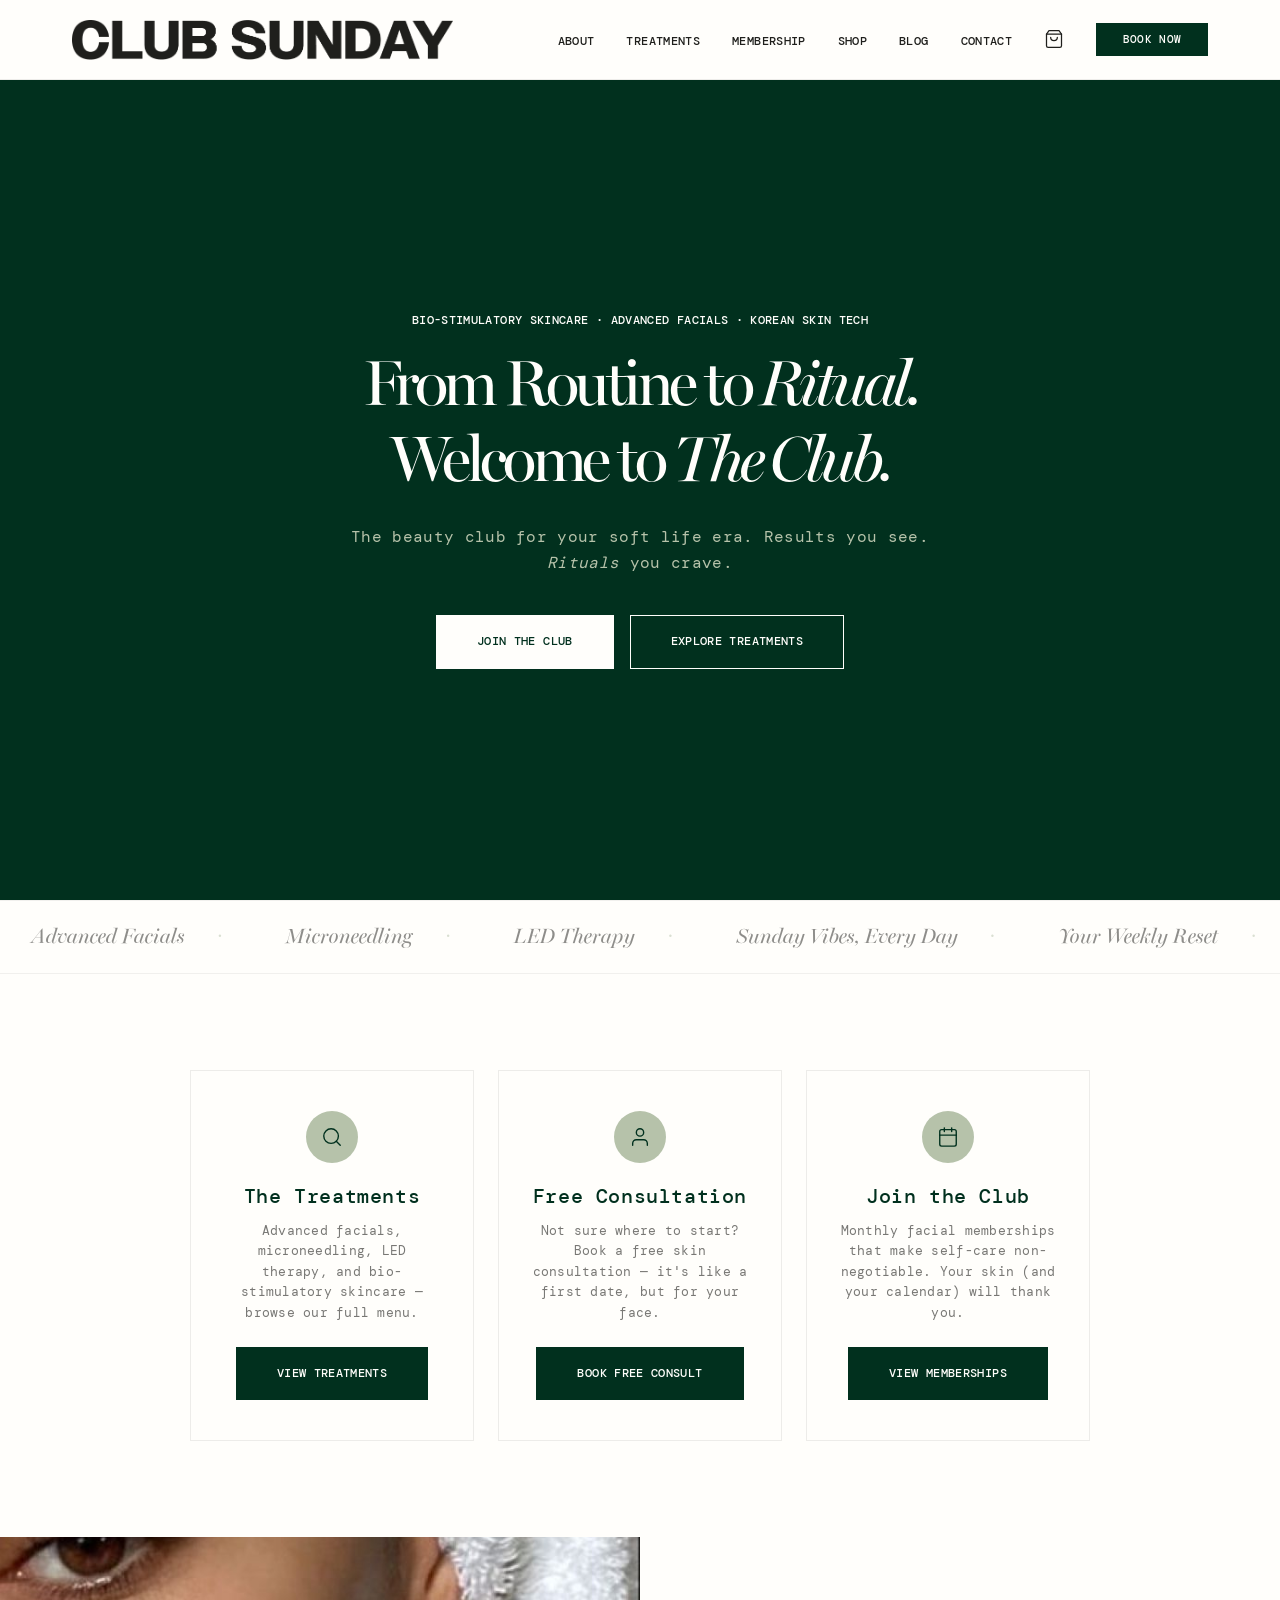
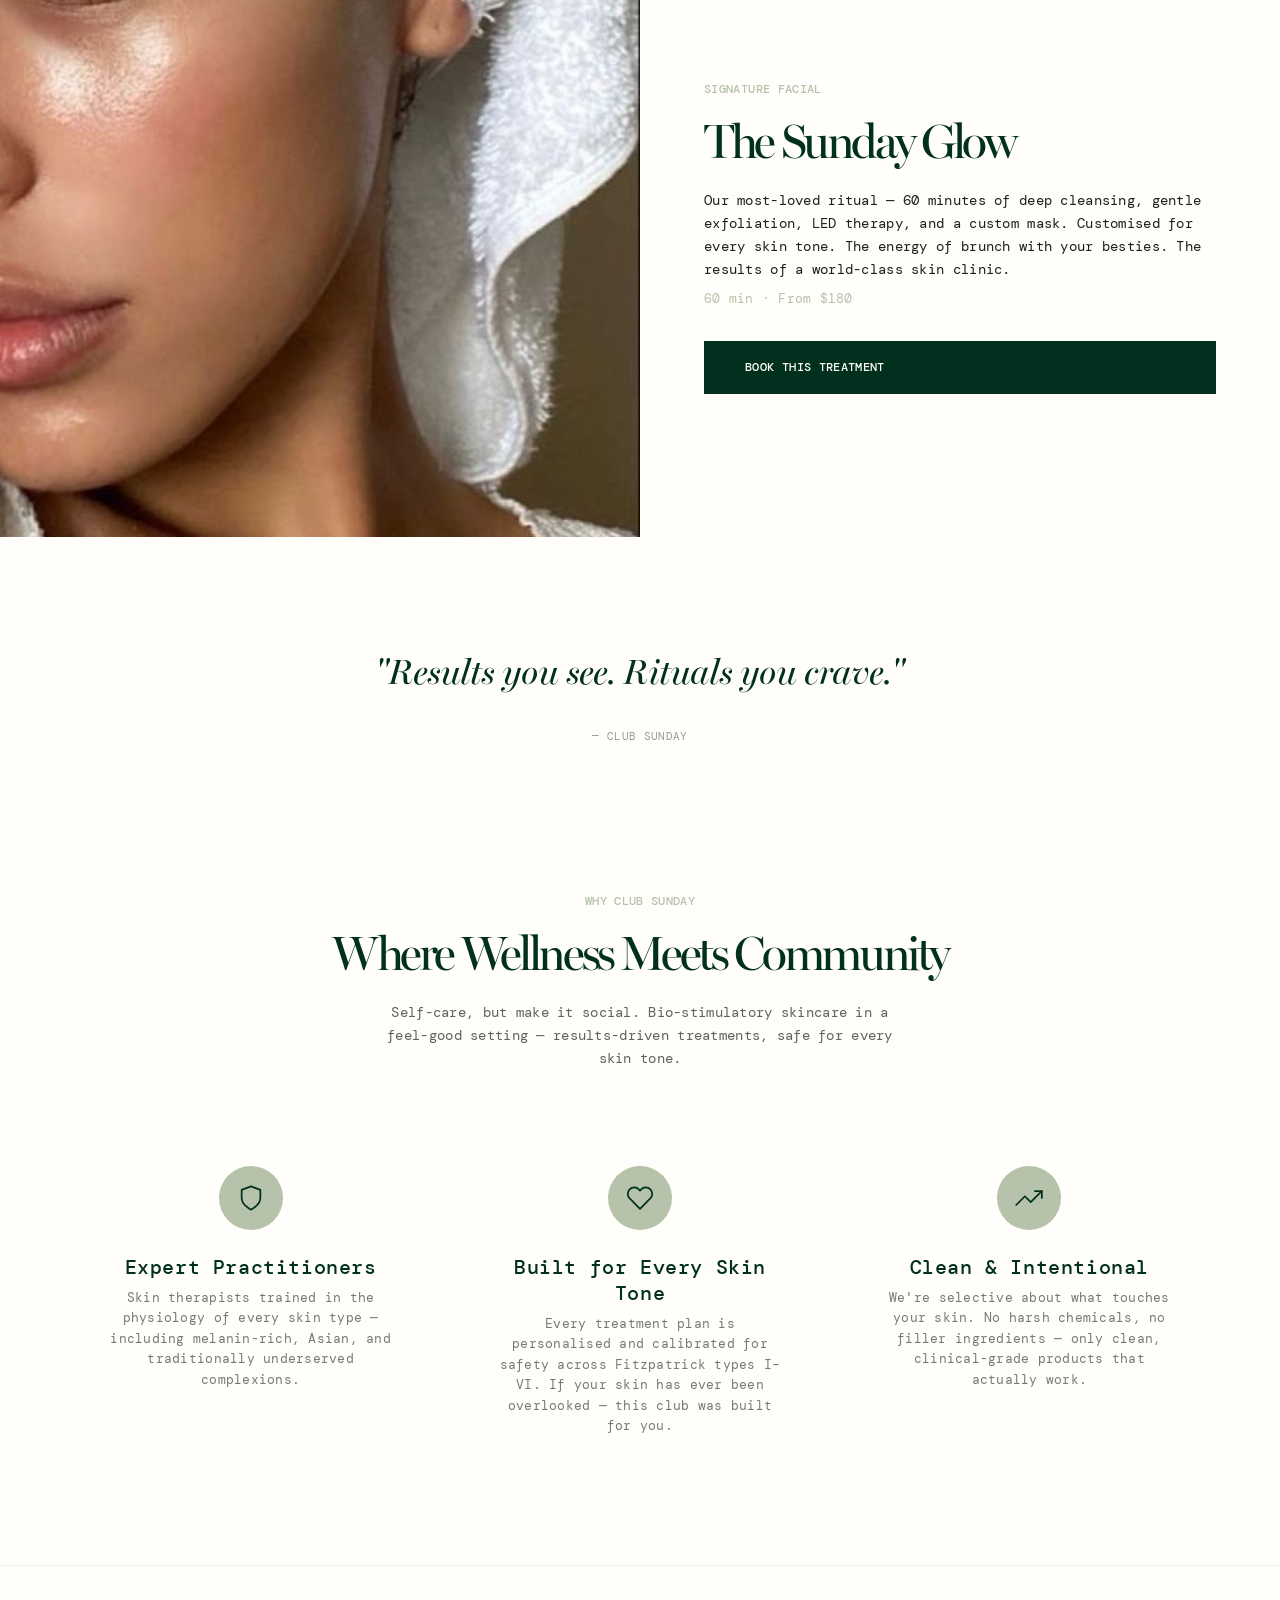
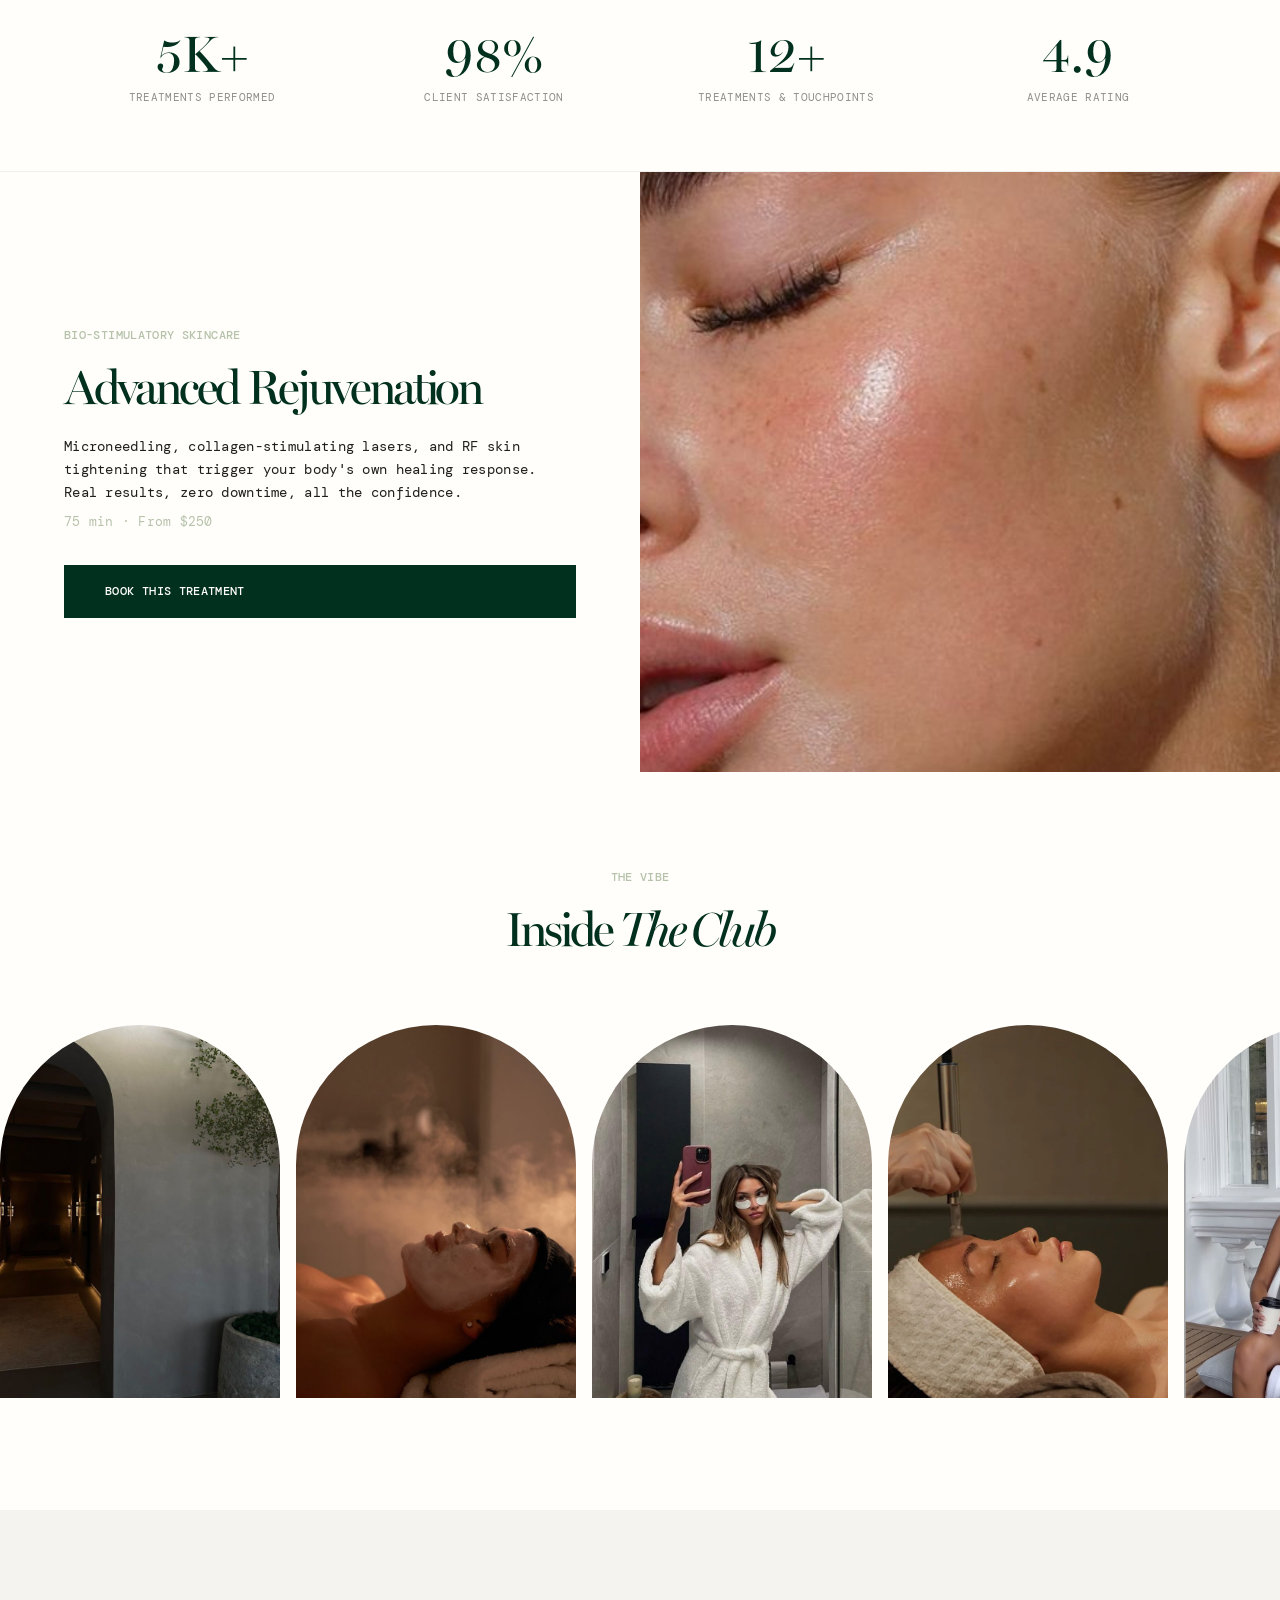
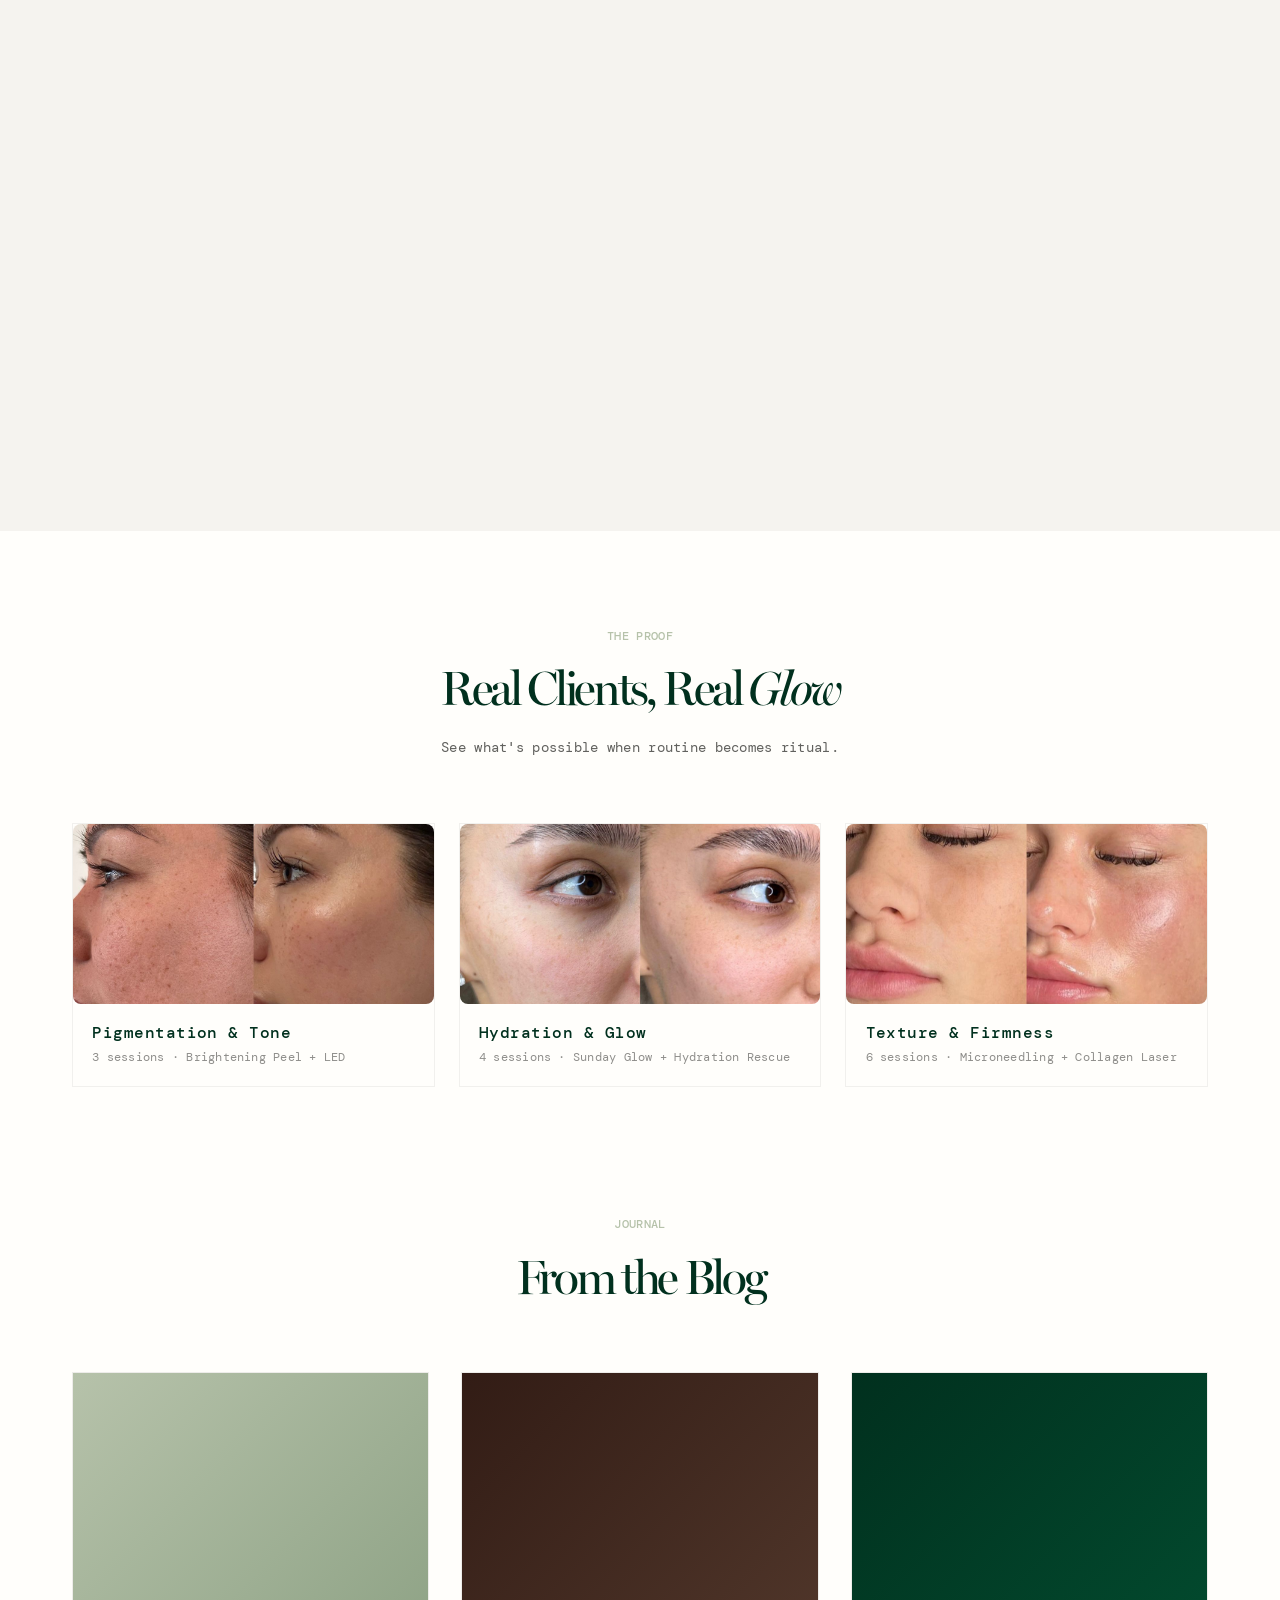
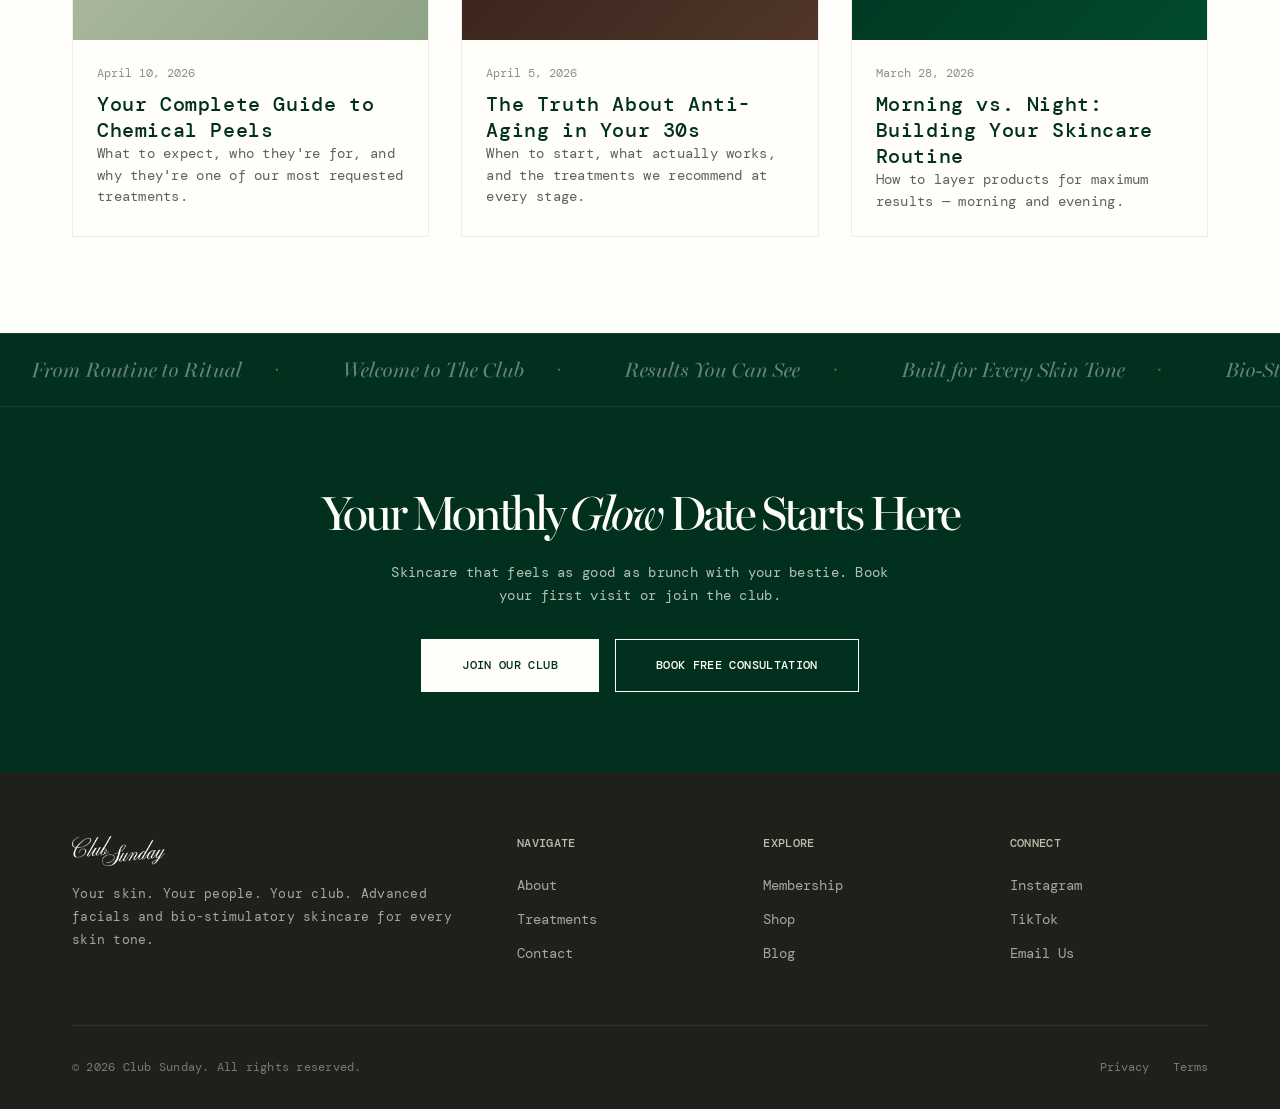
==== index.html @ c3742d01 "Initial commit - Club Sunday website" ====
<!DOCTYPE html>
<html lang="en">
<head>
  <meta charset="UTF-8">
  <meta name="viewport" content="width=device-width, initial-scale=1.0">
  <title>Club Sunday — From Routine to Ritual</title>
  <link rel="stylesheet" href="css/styles.css">
</head>
<body>

  <!-- Navigation -->
  <nav class="nav">
    <div class="nav-inner">
      <a href="index.html" class="nav-logo">
        <img src="Assets/Logo/CLUB SUNDAYS.png" alt="Club Sunday">
      </a>
      <ul class="nav-links">
        <li><a href="about.html">About</a></li>
        <li><a href="treatments.html">Treatments</a></li>
        <li><a href="membership.html">Membership</a></li>
        <li><a href="shop.html">Shop</a></li>
        <li><a href="blog.html">Blog</a></li>
        <li><a href="contact.html">Contact</a></li>
        <li><a href="shop.html" class="nav-cart" aria-label="Cart"><svg xmlns="http://www.w3.org/2000/svg" viewBox="0 0 24 24" fill="none" stroke="currentColor" stroke-width="1.5" stroke-linecap="round" stroke-linejoin="round"><path d="M6 2L3 6v14a2 2 0 002 2h14a2 2 0 002-2V6l-3-4z"/><line x1="3" y1="6" x2="21" y2="6"/><path d="M16 10a4 4 0 01-8 0"/></svg><span class="cart-count" style="display:none;">0</span></a></li>
        <li><a href="contact.html" class="btn-book">Book Now</a></li>
      </ul>
      <button class="hamburger" aria-label="Toggle menu">
        <span></span>
        <span></span>
        <span></span>
      </button>
    </div>
  </nav>

  <!-- Mobile Menu -->
  <div class="mobile-menu">
    <a href="about.html">About</a>
    <a href="treatments.html">Treatments</a>
    <a href="membership.html">Membership</a>
    <a href="shop.html">Shop</a>
    <a href="blog.html">Blog</a>
    <a href="contact.html">Contact</a>
    <a href="contact.html" class="btn-book-mobile">Book Now</a>
  </div>

  <!-- Hero Section -->
  <section class="hero">
    <div class="hero-content">
      <span class="label" style="display:block; margin-bottom:1rem;">Bio-Stimulatory Skincare · Advanced Facials · Korean Skin Tech</span>
      <h1>From Routine to <em>Ritual.</em><br>Welcome to <em>The Club.</em></h1>
      <p>The beauty club for your soft life era. Results you see. <em>Rituals</em> you crave.</p>
      <div style="display:flex; gap:1rem; justify-content:center; flex-wrap:wrap;">
        <a href="membership.html" class="btn btn-light">Join the Club</a>
        <a href="treatments.html" class="btn btn-secondary" style="border-color:var(--off-white); color:var(--off-white);">Explore Treatments</a>
      </div>
    </div>
  </section>

  <!-- Marquee Ticker -->
  <div class="marquee">
    <div class="marquee-inner">
      <span class="marquee-item">Advanced Facials</span>
      <span class="marquee-item">Microneedling</span>
      <span class="marquee-item">LED Therapy</span>
      <span class="marquee-item">Sunday Vibes, Every Day</span>
      <span class="marquee-item">Your Weekly Reset</span>
      <span class="marquee-item">Korean Skin Tech</span>
      <span class="marquee-item">RF Skin Tightening</span>
      <span class="marquee-item">Self-Care, But Make It Social</span>
      <span class="marquee-item">Advanced Facials</span>
      <span class="marquee-item">Microneedling</span>
      <span class="marquee-item">LED Therapy</span>
      <span class="marquee-item">Sunday Vibes, Every Day</span>
      <span class="marquee-item">Your Weekly Reset</span>
      <span class="marquee-item">Korean Skin Tech</span>
      <span class="marquee-item">RF Skin Tightening</span>
      <span class="marquee-item">Self-Care, But Make It Social</span>
    </div>
  </div>

  <!-- CTA Strip — 3 clear paths -->
  <section class="section">
    <div class="container">
      <div class="cta-strip fade-in">
        <div class="cta-card">
          <div class="icon-circle" style="width:52px; height:52px; border-radius:50%; background:var(--sage); display:flex; align-items:center; justify-content:center; margin-bottom:1.25rem;">
            <svg xmlns="http://www.w3.org/2000/svg" width="22" height="22" viewBox="0 0 24 24" fill="none" stroke="#01301E" stroke-width="1.5" stroke-linecap="round" stroke-linejoin="round"><circle cx="11" cy="11" r="8"/><line x1="21" y1="21" x2="16.65" y2="16.65"/></svg>
          </div>
          <h4>The Treatments</h4>
          <p>Advanced facials, microneedling, LED therapy, and bio-stimulatory skincare — browse our full menu.</p>
          <a href="treatments.html" class="btn btn-primary">View Treatments</a>
        </div>
        <div class="cta-card">
          <div class="icon-circle" style="width:52px; height:52px; border-radius:50%; background:var(--sage); display:flex; align-items:center; justify-content:center; margin-bottom:1.25rem;">
            <svg xmlns="http://www.w3.org/2000/svg" width="22" height="22" viewBox="0 0 24 24" fill="none" stroke="#01301E" stroke-width="1.5" stroke-linecap="round" stroke-linejoin="round"><path d="M20 21v-2a4 4 0 00-4-4H8a4 4 0 00-4 4v2"/><circle cx="12" cy="7" r="4"/></svg>
          </div>
          <h4>Free Consultation</h4>
          <p>Not sure where to start? Book a free skin consultation — it's like a first date, but for your face.</p>
          <a href="contact.html" class="btn btn-primary">Book Free Consult</a>
        </div>
        <div class="cta-card">
          <div class="icon-circle" style="width:52px; height:52px; border-radius:50%; background:var(--sage); display:flex; align-items:center; justify-content:center; margin-bottom:1.25rem;">
            <svg xmlns="http://www.w3.org/2000/svg" width="22" height="22" viewBox="0 0 24 24" fill="none" stroke="#01301E" stroke-width="1.5" stroke-linecap="round" stroke-linejoin="round"><rect x="3" y="4" width="18" height="18" rx="2" ry="2"/><line x1="16" y1="2" x2="16" y2="6"/><line x1="8" y1="2" x2="8" y2="6"/><line x1="3" y1="10" x2="21" y2="10"/></svg>
          </div>
          <h4>Join the Club</h4>
          <p>Monthly facial memberships that make self-care non-negotiable. Your skin (and your calendar) will thank you.</p>
          <a href="membership.html" class="btn btn-primary">View Memberships</a>
        </div>
      </div>
    </div>
  </section>

  <!-- Editorial Split — Signature Treatment -->
  <section class="editorial fade-in">
    <div class="editorial-image">
      <img src="Assets/Images/glow-towel.jpg" alt="Glowing dewy skin after a Sunday Glow facial">
    </div>
    <div class="editorial-text">
      <span class="label" style="color:var(--sage); display:block; margin-bottom:1rem;">Signature Facial</span>
      <h2 style="color:var(--dark-green); margin-bottom:1rem;">The Sunday Glow</h2>
      <p style="margin-bottom:0.5rem;">Our most-loved ritual — 60 minutes of deep cleansing, gentle exfoliation, LED therapy, and a custom mask. Customised for every skin tone. The energy of brunch with your besties. The results of a world-class skin clinic.</p>
      <p style="color:var(--sage); font-size:0.8rem; margin-bottom:2rem;">60 min · From $180</p>
      <a href="contact.html" class="btn btn-primary">Book This Treatment</a>
    </div>
  </section>

  <!-- Pull Quote -->
  <section class="section" style="padding:2rem 0;">
    <div class="pull-quote fade-in">
      <blockquote>"Results you see. <em>Rituals</em> you crave."</blockquote>
      <cite>— Club Sunday</cite>
    </div>
  </section>

  <!-- Why Club Sunday with Icons -->
  <section class="section" style="padding-top:2rem;">
    <div class="container">
      <div class="section-header fade-in">
        <span class="label">Why Club Sunday</span>
        <h2>Where Wellness Meets Community</h2>
        <p>Self-care, but make it social. Bio-stimulatory skincare in a feel-good setting — results-driven treatments, safe for every skin tone.</p>
      </div>
      <div class="grid grid-3 fade-in">
        <div class="icon-card">
          <div class="icon-circle">
            <svg xmlns="http://www.w3.org/2000/svg" width="28" height="28" viewBox="0 0 24 24" fill="none" stroke="#01301E" stroke-width="1.5" stroke-linecap="round" stroke-linejoin="round"><path d="M12 22s8-4 8-10V5l-8-3-8 3v7c0 6 8 10 8 10z"/></svg>
          </div>
          <h4>Expert Practitioners</h4>
          <p>Skin therapists trained in the physiology of every skin type — including melanin-rich, Asian, and traditionally underserved complexions.</p>
        </div>
        <div class="icon-card">
          <div class="icon-circle">
            <svg xmlns="http://www.w3.org/2000/svg" width="28" height="28" viewBox="0 0 24 24" fill="none" stroke="#01301E" stroke-width="1.5" stroke-linecap="round" stroke-linejoin="round"><path d="M20.84 4.61a5.5 5.5 0 00-7.78 0L12 5.67l-1.06-1.06a5.5 5.5 0 00-7.78 7.78l1.06 1.06L12 21.23l7.78-7.78 1.06-1.06a5.5 5.5 0 000-7.78z"/></svg>
          </div>
          <h4>Built for Every Skin Tone</h4>
          <p>Every treatment plan is personalised and calibrated for safety across Fitzpatrick types I–VI. If your skin has ever been overlooked — this club was built for you.</p>
        </div>
        <div class="icon-card">
          <div class="icon-circle">
            <svg xmlns="http://www.w3.org/2000/svg" width="28" height="28" viewBox="0 0 24 24" fill="none" stroke="#01301E" stroke-width="1.5" stroke-linecap="round" stroke-linejoin="round"><polyline points="23 6 13.5 15.5 8.5 10.5 1 18"/><polyline points="17 6 23 6 23 12"/></svg>
          </div>
          <h4>Clean & Intentional</h4>
          <p>We're selective about what touches your skin. No harsh chemicals, no filler ingredients — only clean, clinical-grade products that actually work.</p>
        </div>
      </div>
    </div>
  </section>

  <!-- Stats Strip -->
  <section style="border-top:1px solid rgba(31,31,28,0.06); border-bottom:1px solid rgba(31,31,28,0.06);">
    <div class="container">
      <div class="stats-strip fade-in">
        <div class="stat-item">
          <div class="stat-number">5K+</div>
          <div class="stat-label">Treatments Performed</div>
        </div>
        <div class="stat-item">
          <div class="stat-number">98%</div>
          <div class="stat-label">Client Satisfaction</div>
        </div>
        <div class="stat-item">
          <div class="stat-number">12+</div>
          <div class="stat-label">Treatments & Touchpoints</div>
        </div>
        <div class="stat-item">
          <div class="stat-number">4.9</div>
          <div class="stat-label">Average Rating</div>
        </div>
      </div>
    </div>
  </section>

  <!-- Editorial Split Reverse — Anti-Aging -->
  <section class="editorial reverse fade-in">
    <div class="editorial-image">
      <img src="Assets/Images/skin-closeup.jpg" alt="Close-up of smooth, radiant skin after rejuvenation treatment">
    </div>
    <div class="editorial-text">
      <span class="label" style="color:var(--sage); display:block; margin-bottom:1rem;">Bio-Stimulatory Skincare</span>
      <h2 style="color:var(--dark-green); margin-bottom:1rem;">Advanced Rejuvenation</h2>
      <p style="margin-bottom:0.5rem;">Microneedling, collagen-stimulating lasers, and RF skin tightening that trigger your body's own healing response. Real results, zero downtime, all the confidence.</p>
      <p style="color:var(--sage); font-size:0.8rem; margin-bottom:2rem;">75 min · From $250</p>
      <a href="contact.html" class="btn btn-primary">Book This Treatment</a>
    </div>
  </section>

  <!-- Horizontal Scroll Gallery -->
  <section class="section">
    <div class="container" style="margin-bottom:2rem;">
      <div class="section-header fade-in">
        <span class="label">The Vibe</span>
        <h2>Inside <em>The Club</em></h2>
      </div>
    </div>
    <div class="hscroll-gallery fade-in">
      <div class="gallery-item">
        <img src="Assets/Images/gallery-archway.jpg" alt="Club Sunday studio archway entrance">
      </div>
      <div class="gallery-item">
        <img src="Assets/Images/gallery-steam.jpg" alt="Facial steaming treatment at Club Sunday">
      </div>
      <div class="gallery-item">
        <img src="Assets/Images/gallery-lounge-arch.jpg" alt="Club Sunday lounge with arched curtains">
      </div>
      <div class="gallery-item">
        <img src="Assets/Images/gallery-device.jpg" alt="Advanced skincare device treatment at Club Sunday">
      </div>
      <div class="gallery-item">
        <img src="Assets/Images/gallery-lounge.jpg" alt="Club Sunday lounge and waiting area">
      </div>
      <div class="gallery-item">
        <img src="Assets/Images/gallery-mask-brush.jpg" alt="Facial mask application with fan brush at Club Sunday">
      </div>
    </div>
  </section>

  <!-- Testimonials -->
  <section class="section" style="background-color:#f5f3ef; padding:5rem 0;">
    <div class="container">
      <div class="section-header fade-in">
        <span class="label">The Club Members Say</span>
        <h2>Kind Words</h2>
      </div>
      <div class="testimonials fade-in">
        <div class="testimonial">
          <div class="stars">★★★★★</div>
          <blockquote>"The Sunday Glow completely transformed my skin. I walked out looking like I'd had a week of sleep and a life detox. This is my new non-negotiable."</blockquote>
          <cite>— Sarah M.</cite>
        </div>
        <div class="testimonial">
          <div class="stars">★★★★★</div>
          <blockquote>"The team here is next level. They took the time to really understand my skin and built a plan that actually works. My skin has never looked better."</blockquote>
          <cite>— Jessica K.</cite>
        </div>
        <div class="testimonial">
          <div class="stars">★★★★★</div>
          <blockquote>"I bring my friends here every month now. It's like brunch, but we also leave with incredible skin. The vibe is unmatched."</blockquote>
          <cite>— Lauren T.</cite>
        </div>
      </div>
    </div>
  </section>

  <!-- Results / Before & After -->
  <section class="section">
    <div class="container">
      <div class="section-header fade-in">
        <span class="label">The Proof</span>
        <h2>Real Clients, Real <em>Glow</em></h2>
        <p>See what's possible when routine becomes ritual.</p>
      </div>
      <div class="results-grid fade-in">
        <div class="result-card">
          <div class="result-images" style="grid-template-columns:1fr;">
            <div style="position:relative;">
              <img src="Assets/Images/results-pigmentation.jpg" alt="Before and after — pigmentation and skin tone improvement" style="width:100%; height:100%; object-fit:cover; display:block; border-radius:8px;">
            </div>
          </div>
          <div class="result-info">
            <h4>Pigmentation & Tone</h4>
            <p>3 sessions · Brightening Peel + LED</p>
          </div>
        </div>
        <div class="result-card">
          <div class="result-images" style="grid-template-columns:1fr;">
            <div style="position:relative;">
              <img src="Assets/Images/results-hydration.jpg" alt="Before and after — hydration and glow improvement" style="width:100%; height:100%; object-fit:cover; display:block; border-radius:8px;">
            </div>
          </div>
          <div class="result-info">
            <h4>Hydration & Glow</h4>
            <p>4 sessions · Sunday Glow + Hydration Rescue</p>
          </div>
        </div>
        <div class="result-card">
          <div class="result-images" style="grid-template-columns:1fr;">
            <div style="position:relative;">
              <img src="Assets/Images/results-texture.jpg" alt="Before and after — skin texture and firmness improvement" style="width:100%; height:100%; object-fit:cover; display:block; border-radius:8px;">
            </div>
          </div>
          <div class="result-info">
            <h4>Texture & Firmness</h4>
            <p>6 sessions · Microneedling + Collagen Laser</p>
          </div>
        </div>
      </div>
    </div>
  </section>

  <!-- Blog Preview -->
  <section class="section" style="padding-top:2rem;">
    <div class="container">
      <div class="section-header fade-in">
        <span class="label">Journal</span>
        <h2>From the Blog</h2>
      </div>
      <div class="grid grid-3 fade-in">
        <a href="blog.html" class="card blog-card">
          <div class="card-image" style="background: linear-gradient(135deg, var(--sage) 0%, #8fa386 100%); aspect-ratio:4/3;"></div>
          <div class="card-body">
            <span class="date">April 10, 2026</span>
            <h4 style="color:var(--dark-green);">Your Complete Guide to Chemical Peels</h4>
            <p>What to expect, who they're for, and why they're one of our most requested treatments.</p>
          </div>
        </a>
        <a href="blog.html" class="card blog-card">
          <div class="card-image" style="background: linear-gradient(135deg, var(--dark-brown) 0%, #50362a 100%); aspect-ratio:4/3;"></div>
          <div class="card-body">
            <span class="date">April 5, 2026</span>
            <h4 style="color:var(--dark-green);">The Truth About Anti-Aging in Your 30s</h4>
            <p>When to start, what actually works, and the treatments we recommend at every stage.</p>
          </div>
        </a>
        <a href="blog.html" class="card blog-card">
          <div class="card-image" style="background: linear-gradient(135deg, var(--dark-green) 0%, #024a2e 100%); aspect-ratio:4/3;"></div>
          <div class="card-body">
            <span class="date">March 28, 2026</span>
            <h4 style="color:var(--dark-green);">Morning vs. Night: Building Your Skincare Routine</h4>
            <p>How to layer products for maximum results — morning and evening.</p>
          </div>
        </a>
      </div>
    </div>
  </section>

  <!-- Marquee Dark -->
  <div class="marquee dark">
    <div class="marquee-inner">
      <span class="marquee-item">From Routine to Ritual</span>
      <span class="marquee-item">Welcome to The Club</span>
      <span class="marquee-item">Results You Can See</span>
      <span class="marquee-item">Built for Every Skin Tone</span>
      <span class="marquee-item">Bio-Stimulatory Skincare</span>
      <span class="marquee-item">From Routine to Ritual</span>
      <span class="marquee-item">Welcome to The Club</span>
      <span class="marquee-item">Results You Can See</span>
      <span class="marquee-item">Built for Every Skin Tone</span>
      <span class="marquee-item">Bio-Stimulatory Skincare</span>
    </div>
  </div>

  <!-- CTA Banner -->
  <section class="section bg-green" style="padding:5rem 0;">
    <div class="container text-center fade-in">
      <h2 style="color:var(--off-white); margin-bottom:1rem;">Your Monthly <em>Glow</em> Date Starts Here</h2>
      <p style="color:rgba(255,254,251,0.7); margin:0 auto 2rem;">Skincare that feels as good as brunch with your bestie. Book your first visit or join the club.</p>
      <div style="display:flex; gap:1rem; justify-content:center; flex-wrap:wrap;">
        <a href="membership.html" class="btn btn-light">Join Our Club</a>
        <a href="contact.html" class="btn btn-secondary" style="border-color:var(--off-white); color:var(--off-white);">Book Free Consultation</a>
      </div>
    </div>
  </section>

  <!-- Footer -->
  <footer class="footer">
    <div class="container">
      <div class="footer-grid">
        <div class="footer-brand">
          <img src="Assets/Logo/Secondary.png" alt="Club Sunday" style="filter: brightness(0) invert(1);">
          <p>Your skin. Your people. Your club. Advanced facials and bio-stimulatory skincare for every skin tone.</p>
        </div>
        <div class="footer-col">
          <h4>Navigate</h4>
          <a href="about.html">About</a>
          <a href="treatments.html">Treatments</a>
          <a href="contact.html">Contact</a>
        </div>
        <div class="footer-col">
          <h4>Explore</h4>
          <a href="membership.html">Membership</a>
          <a href="shop.html">Shop</a>
          <a href="blog.html">Blog</a>
        </div>
        <div class="footer-col">
          <h4>Connect</h4>
          <a href="https://instagram.com/TheClubSunday">Instagram</a>
          <a href="https://tiktok.com/@TheClubSunday">TikTok</a>
          <a href="mailto:hello@clubsunday.com">Email Us</a>
        </div>
      </div>
      <div class="footer-bottom">
        <p>&copy; 2026 Club Sunday. All rights reserved.</p>
        <div class="footer-socials">
          <a href="#">Privacy</a>
          <a href="#">Terms</a>
        </div>
      </div>
    </div>
  </footer>

  <script src="js/main.js"></script>
</body>
</html>
---- css/styles.css ----
/* ============================================
   CLUB SUNDAY — Global Styles
   ============================================ */

/* --- Font Faces --- */
@font-face {
  font-family: 'Miller Banner';
  src: url('../Assets/Fonts/fonnts.com-Miller_Banner_Regular.otf') format('opentype');
  font-weight: 400;
  font-style: normal;
  font-display: swap;
}

@font-face {
  font-family: 'Miller Banner';
  src: url('../Assets/Fonts/fonnts.com-Miller_Banner_Regular_Italic.otf') format('opentype');
  font-weight: 400;
  font-style: italic;
  font-display: swap;
}

@font-face {
  font-family: 'DM Mono';
  src: url('../Assets/Fonts/DMMono-Regular.ttf') format('truetype');
  font-weight: 400;
  font-style: normal;
  font-display: swap;
}

@font-face {
  font-family: 'DM Mono';
  src: url('../Assets/Fonts/DMMono-Medium.ttf') format('truetype');
  font-weight: 500;
  font-style: normal;
  font-display: swap;
}

/* --- CSS Variables --- */
:root {
  --sage: #B6C2AA;
  --dark-green: #01301E;
  --dark-brown: #321C15;
  --off-white: #FFFEFB;
  --near-black: #1F1F1C;

  --font-display: 'Miller Banner', Georgia, serif;
  --font-mono: 'DM Mono', 'Courier New', monospace;

  --max-width: 1200px;
  --nav-height: 80px;
}

/* --- Reset & Base --- */
*,
*::before,
*::after {
  margin: 0;
  padding: 0;
  box-sizing: border-box;
}

html {
  scroll-behavior: smooth;
  font-size: 16px;
}

body {
  font-family: var(--font-mono);
  font-weight: 400;
  color: var(--near-black);
  background-color: var(--off-white);
  line-height: 1.6;
  -webkit-font-smoothing: antialiased;
}

a {
  color: inherit;
  text-decoration: none;
}

ul {
  list-style: none;
}

img {
  max-width: 100%;
  display: block;
}

button {
  font-family: inherit;
  cursor: pointer;
  border: none;
  background: none;
}

/* --- Typography --- */
h1, h2, h3 {
  font-family: var(--font-display);
  font-weight: 400;
  line-height: 1.2;
  letter-spacing: -0.07em;
}

h4 {
  font-family: var(--font-mono);
  font-weight: 500;
  line-height: 1.3;
  letter-spacing: 0.03em;
}

h1 { font-size: clamp(2.5rem, 5vw, 4rem); }
h2 { font-size: clamp(2rem, 4vw, 3rem); }
h3 { font-size: clamp(1.5rem, 3vw, 2rem); }
h4 { font-size: clamp(1rem, 2vw, 1.25rem); }

p {
  font-size: 0.9rem;
  letter-spacing: 0.02em;
  max-width: 65ch;
}

.label {
  font-family: var(--font-mono);
  font-size: 0.75rem;
  font-weight: 500;
  text-transform: uppercase;
  letter-spacing: 0.03em;
}

/* --- Layout --- */
.container {
  width: 100%;
  max-width: var(--max-width);
  margin: 0 auto;
  padding: 0 2rem;
}

.section {
  padding: 6rem 0;
}

.grid {
  display: grid;
  gap: 2rem;
}

.grid-2 { grid-template-columns: repeat(2, 1fr); }
.grid-3 { grid-template-columns: repeat(3, 1fr); }
.grid-4 { grid-template-columns: repeat(4, 1fr); }

/* --- Navigation --- */
.nav {
  position: fixed;
  top: 0;
  left: 0;
  width: 100%;
  height: var(--nav-height);
  z-index: 1000;
  background-color: var(--off-white);
  border-bottom: 1px solid rgba(31, 31, 28, 0.08);
  transition: background-color 0.3s, box-shadow 0.3s;
}

.nav.scrolled {
  box-shadow: 0 2px 20px rgba(0, 0, 0, 0.06);
}

.nav-inner {
  display: flex;
  align-items: center;
  justify-content: space-between;
  height: 100%;
  max-width: var(--max-width);
  margin: 0 auto;
  padding: 0 2rem;
}

.nav-logo img {
  height: 40px;
  width: auto;
}

.nav-links {
  display: flex;
  align-items: center;
  gap: 2rem;
}

.nav-links a {
  font-family: var(--font-mono);
  font-size: 0.75rem;
  font-weight: 500;
  text-transform: uppercase;
  letter-spacing: 0.03em;
  color: var(--near-black);
  position: relative;
  transition: color 0.3s;
}

.nav-links a:not(.btn-book):not(.nav-cart)::after {
  content: '';
  position: absolute;
  bottom: -4px;
  left: 0;
  width: 0;
  height: 1px;
  background-color: var(--dark-green);
  transition: width 0.3s;
}

.nav-links a:not(.btn-book):not(.nav-cart):hover::after,
.nav-links a:not(.btn-book):not(.nav-cart).active::after {
  width: 100%;
}

.nav-links a:not(.btn-book):not(.nav-cart):hover {
  color: var(--dark-green);
}

/* Book Now CTA (nav) */
.nav-links .btn-book {
  display: inline-flex;
  align-items: center;
  justify-content: center;
  background-color: var(--dark-green);
  color: var(--off-white) !important;
  padding: 0.65rem 1.6rem;
  font-size: 0.7rem;
  font-weight: 500;
  text-transform: uppercase;
  letter-spacing: 0.03em;
  border: 1px solid var(--dark-green);
  border-radius: 0;
  transition: background-color 0.3s, color 0.3s;
  position: static;
  line-height: 1;
}

.nav-links .btn-book::after {
  display: none !important;
  content: none !important;
}

.nav-links .btn-book:hover {
  background-color: transparent;
  color: var(--dark-green) !important;
}

/* Cart Icon */
.nav-cart {
  position: relative;
  display: flex;
  align-items: center;
}

.nav-cart::after {
  display: none !important;
  content: none !important;
}

.nav-cart svg {
  width: 20px;
  height: 20px;
  stroke: var(--near-black);
  fill: none;
  stroke-width: 1.5;
  transition: stroke 0.3s;
}

.nav-cart:hover svg {
  stroke: var(--dark-green);
}

/* Hamburger */
.hamburger {
  display: none;
  flex-direction: column;
  gap: 5px;
  padding: 4px;
}

.hamburger span {
  display: block;
  width: 24px;
  height: 2px;
  background-color: var(--near-black);
  transition: transform 0.3s, opacity 0.3s;
}

.hamburger.active span:nth-child(1) {
  transform: translateY(7px) rotate(45deg);
}

.hamburger.active span:nth-child(2) {
  opacity: 0;
}

.hamburger.active span:nth-child(3) {
  transform: translateY(-7px) rotate(-45deg);
}

/* Mobile Nav */
.mobile-menu {
  display: none;
  position: fixed;
  top: var(--nav-height);
  left: 0;
  width: 100%;
  height: calc(100vh - var(--nav-height));
  background-color: var(--off-white);
  z-index: 999;
  padding: 3rem 2rem;
  flex-direction: column;
  gap: 1.5rem;
}

.mobile-menu.open {
  display: flex;
}

.mobile-menu a {
  font-family: var(--font-display);
  font-size: 2rem;
  color: var(--near-black);
  transition: color 0.3s;
}

.mobile-menu a:hover {
  color: var(--dark-green);
}

/* --- Hero --- */
.hero {
  min-height: 100vh;
  display: flex;
  align-items: center;
  justify-content: center;
  text-align: center;
  padding-top: var(--nav-height);
  background-color: var(--dark-green);
  color: var(--off-white);
  position: relative;
  overflow: hidden;
}

.hero-content {
  position: relative;
  z-index: 2;
  padding: 2rem;
}

.hero h1 {
  color: var(--off-white);
  margin-bottom: 1.5rem;
}

.hero p {
  color: var(--sage);
  margin: 0 auto 2.5rem;
  font-size: 1rem;
}

.hero-bg {
  position: absolute;
  top: 0;
  left: 0;
  width: 100%;
  height: 100%;
  object-fit: cover;
  opacity: 0.2;
  z-index: 1;
}

/* --- Buttons --- */
.btn {
  display: inline-block;
  font-family: var(--font-mono);
  font-size: 0.75rem;
  font-weight: 500;
  text-transform: uppercase;
  letter-spacing: 0.03em;
  padding: 1rem 2.5rem;
  border: 1px solid;
  transition: all 0.3s ease;
  cursor: pointer;
}

.btn-primary {
  background-color: var(--dark-green);
  color: var(--off-white);
  border-color: var(--dark-green);
}

.btn-primary:hover {
  background-color: transparent;
  color: var(--dark-green);
}

.btn-secondary {
  background-color: transparent;
  color: var(--dark-green);
  border-color: var(--dark-green);
}

.btn-secondary:hover {
  background-color: var(--dark-green);
  color: var(--off-white);
}

.btn-light {
  background-color: var(--off-white);
  color: var(--dark-green);
  border-color: var(--off-white);
}

.btn-light:hover {
  background-color: transparent;
  color: var(--off-white);
}

/* --- Section Headers --- */
.section-header {
  text-align: center;
  margin-bottom: 4rem;
}

.section-header .label {
  color: var(--sage);
  margin-bottom: 1rem;
  display: block;
}

.section-header h2 {
  color: var(--dark-green);
}

.section-header p {
  margin: 1rem auto 0;
  color: var(--near-black);
  opacity: 0.7;
}

/* --- Cards --- */
.card {
  background-color: var(--off-white);
  border: 1px solid rgba(31, 31, 28, 0.08);
  transition: transform 0.3s, box-shadow 0.3s;
}

.card:hover {
  transform: translateY(-4px);
  box-shadow: 0 8px 30px rgba(0, 0, 0, 0.08);
}

.card-image {
  width: 100%;
  aspect-ratio: 4 / 3;
  overflow: hidden;
}

.card-image img {
  width: 100%;
  height: 100%;
  object-fit: cover;
  transition: transform 0.6s;
}

.card:hover .card-image img {
  transform: scale(1.05);
}

.card-body {
  padding: 1.5rem;
}

.card-body .label {
  color: var(--sage);
  margin-bottom: 0.5rem;
  display: block;
}

.card-body h3 {
  font-size: 1.3rem;
  margin-bottom: 0.75rem;
  color: var(--dark-green);
}

.card-body p {
  opacity: 0.7;
  font-size: 0.85rem;
}

/* --- Product Cards (Shop) --- */
.product-card .card-body {
  display: flex;
  flex-direction: column;
  gap: 0.5rem;
}

.product-price {
  font-family: var(--font-mono);
  font-weight: 500;
  font-size: 1rem;
  color: var(--dark-green);
}

.product-card .btn {
  margin-top: 0.5rem;
  text-align: center;
  width: 100%;
}

/* --- Treatment / Menu Section --- */
.menu-category {
  margin-bottom: 4rem;
}

.menu-category h3 {
  color: var(--dark-green);
  margin-bottom: 2rem;
  padding-bottom: 0.75rem;
  border-bottom: 1px solid var(--sage);
}

.menu-item {
  display: flex;
  justify-content: space-between;
  align-items: baseline;
  padding: 1rem 0;
  border-bottom: 1px solid rgba(31, 31, 28, 0.06);
}

.menu-item-info h4 {
  font-family: var(--font-display);
  font-size: 1.1rem;
  margin-bottom: 0.25rem;
}

.menu-item-info p {
  font-size: 0.8rem;
  opacity: 0.6;
}

.menu-item-price {
  font-family: var(--font-mono);
  font-weight: 500;
  font-size: 0.95rem;
  color: var(--dark-green);
  white-space: nowrap;
  margin-left: 2rem;
}

.treatment-duration {
  font-size: 0.7rem;
  opacity: 0.5;
  margin-top: 0.15rem;
}

/* --- Homepage CTA Cards --- */
.cta-strip {
  display: grid;
  grid-template-columns: repeat(3, 1fr);
  gap: 1.5rem;
  max-width: 900px;
  margin: 0 auto;
}

.cta-card {
  display: flex;
  flex-direction: column;
  align-items: center;
  text-align: center;
  padding: 2.5rem 2rem;
  border: 1px solid rgba(31, 31, 28, 0.08);
  transition: transform 0.3s, box-shadow 0.3s;
}

.cta-card:hover {
  transform: translateY(-4px);
  box-shadow: 0 8px 30px rgba(0, 0, 0, 0.08);
}

.cta-card h4 {
  color: var(--dark-green);
  margin-bottom: 0.75rem;
}

.cta-card p {
  font-size: 0.8rem;
  opacity: 0.6;
  margin: 0 auto 1.5rem;
}

.cta-card .btn {
  margin-top: auto;
}

@media (max-width: 768px) {
  .cta-strip { grid-template-columns: 1fr; }
}

/* --- Mobile Book Now --- */
.mobile-menu .btn-book-mobile {
  font-family: var(--font-mono);
  font-size: 0.8rem;
  font-weight: 500;
  text-transform: uppercase;
  letter-spacing: 0.03em;
  text-align: center;
  padding: 1rem 2rem;
  background-color: var(--dark-green);
  color: var(--off-white);
  margin-top: 1rem;
  transition: opacity 0.3s;
}

.mobile-menu .btn-book-mobile:hover {
  opacity: 0.85;
}

/* --- Membership Tiers --- */
.tier-card {
  background-color: var(--off-white);
  border: 1px solid rgba(31, 31, 28, 0.1);
  padding: 3rem 2rem;
  text-align: center;
  transition: transform 0.3s, box-shadow 0.3s;
}

.tier-card:hover {
  transform: translateY(-4px);
  box-shadow: 0 8px 30px rgba(0, 0, 0, 0.08);
}

.tier-card.featured {
  background-color: var(--dark-green);
  color: var(--off-white);
  border-color: var(--dark-green);
}

.tier-card.featured h3,
.tier-card.featured .tier-price {
  color: var(--off-white);
}

.tier-card.featured .label {
  color: var(--sage);
}

.tier-card.featured ul li {
  color: rgba(255, 254, 251, 0.8);
}

.tier-card .label {
  margin-bottom: 1rem;
  display: block;
}

.tier-card h3 {
  color: var(--dark-green);
  margin-bottom: 1rem;
}

.tier-price {
  font-family: var(--font-display);
  font-size: 2.5rem;
  color: var(--dark-green);
  margin-bottom: 0.5rem;
}

.tier-price span {
  font-family: var(--font-mono);
  font-size: 0.8rem;
  opacity: 0.6;
}

.tier-card ul {
  margin: 2rem 0;
  text-align: left;
}

.tier-card ul li {
  font-size: 0.85rem;
  padding: 0.5rem 0;
  border-bottom: 1px solid rgba(31, 31, 28, 0.06);
  opacity: 0.8;
}

.tier-card.featured ul li {
  border-color: rgba(255, 254, 251, 0.1);
}

.tier-card .btn {
  width: 100%;
  margin-top: 1rem;
}

/* --- Blog Cards --- */
.blog-card .card-body {
  padding: 1.5rem;
}

.blog-card .card-body .date {
  font-size: 0.75rem;
  opacity: 0.5;
  margin-bottom: 0.5rem;
  display: block;
}

/* --- Contact --- */
.contact-grid {
  display: grid;
  grid-template-columns: 1fr 1fr;
  gap: 4rem;
}

.contact-info {
  display: flex;
  flex-direction: column;
  gap: 2rem;
}

.contact-info-item .label {
  display: block;
  color: var(--sage);
  margin-bottom: 0.5rem;
}

.contact-info-item p {
  font-size: 0.9rem;
}

.contact-form {
  display: flex;
  flex-direction: column;
  gap: 1.5rem;
}

.form-group {
  display: flex;
  flex-direction: column;
  gap: 0.5rem;
}

.form-group label {
  font-family: var(--font-mono);
  font-size: 0.75rem;
  font-weight: 500;
  text-transform: uppercase;
  letter-spacing: 0.03em;
}

.form-group input,
.form-group textarea,
.form-group select {
  font-family: var(--font-mono);
  font-size: 0.9rem;
  padding: 0.75rem 1rem;
  border: 1px solid rgba(31, 31, 28, 0.15);
  background-color: var(--off-white);
  color: var(--near-black);
  transition: border-color 0.3s;
  outline: none;
}

.form-group input:focus,
.form-group textarea:focus,
.form-group select:focus {
  border-color: var(--dark-green);
}

.form-group textarea {
  resize: vertical;
  min-height: 120px;
}

/* --- Footer --- */
.footer {
  background-color: var(--near-black);
  color: var(--off-white);
  padding: 4rem 0 2rem;
}

.footer-grid {
  display: grid;
  grid-template-columns: 2fr 1fr 1fr 1fr;
  gap: 3rem;
  margin-bottom: 3rem;
}

.footer-brand img {
  height: 30px;
  margin-bottom: 1rem;
}

.footer-brand p {
  font-size: 0.8rem;
  opacity: 0.6;
  line-height: 1.8;
}

.footer-col h4 {
  font-family: var(--font-mono);
  font-size: 0.75rem;
  font-weight: 500;
  text-transform: uppercase;
  letter-spacing: 0.03em;
  margin-bottom: 1.5rem;
  color: var(--sage);
}

.footer-col a {
  display: block;
  font-size: 0.85rem;
  opacity: 0.6;
  margin-bottom: 0.75rem;
  transition: opacity 0.3s;
}

.footer-col a:hover {
  opacity: 1;
}

.footer-bottom {
  border-top: 1px solid rgba(255, 254, 251, 0.08);
  padding-top: 2rem;
  display: flex;
  justify-content: space-between;
  align-items: center;
}

.footer-bottom p {
  font-size: 0.75rem;
  opacity: 0.4;
}

.footer-socials {
  display: flex;
  gap: 1.5rem;
}

.footer-socials a {
  font-size: 0.75rem;
  opacity: 0.4;
  transition: opacity 0.3s;
}

.footer-socials a:hover {
  opacity: 1;
}

/* --- Utility --- */
.text-center { text-align: center; }
.text-sage { color: var(--sage); }
.text-green { color: var(--dark-green); }
.text-brown { color: var(--dark-brown); }
.bg-green { background-color: var(--dark-green); color: var(--off-white); }
.bg-sage { background-color: var(--sage); }
.bg-offwhite { background-color: var(--off-white); }
.mt-1 { margin-top: 0.5rem; }
.mt-2 { margin-top: 1rem; }
.mt-3 { margin-top: 2rem; }
.mb-1 { margin-bottom: 0.5rem; }
.mb-2 { margin-bottom: 1rem; }
.mb-3 { margin-bottom: 2rem; }

/* --- Page Header (inner pages) --- */
.page-header {
  padding: 10rem 0 4rem;
  background-color: var(--dark-green);
  color: var(--off-white);
  text-align: center;
}

.page-header .label {
  color: var(--sage);
  margin-bottom: 1rem;
  display: block;
}

.page-header h1 {
  color: var(--off-white);
}

.page-header p {
  color: rgba(255, 254, 251, 0.7);
  margin: 1rem auto 0;
}

/* --- Divider --- */
.divider {
  width: 60px;
  height: 1px;
  background-color: var(--sage);
  margin: 3rem auto;
}

/* --- Marquee Ticker --- */
.marquee {
  overflow: hidden;
  white-space: nowrap;
  border-top: 1px solid rgba(31, 31, 28, 0.06);
  border-bottom: 1px solid rgba(31, 31, 28, 0.06);
  padding: 1.2rem 0;
}

.marquee-inner {
  display: inline-flex;
  animation: marquee 30s linear infinite;
}

.marquee-item {
  font-family: var(--font-display);
  font-style: italic;
  font-size: clamp(1rem, 2vw, 1.3rem);
  color: var(--near-black);
  opacity: 0.5;
  padding: 0 2rem;
  white-space: nowrap;
}

.marquee-item::after {
  content: '·';
  margin-left: 2rem;
  color: var(--sage);
}

.marquee.dark {
  border-color: rgba(255, 254, 251, 0.08);
  background-color: var(--dark-green);
}

.marquee.dark .marquee-item {
  color: var(--off-white);
  opacity: 0.4;
}

@keyframes marquee {
  0% { transform: translateX(0); }
  100% { transform: translateX(-50%); }
}

/* --- Testimonials --- */
.testimonials {
  display: grid;
  grid-template-columns: repeat(3, 1fr);
  gap: 2rem;
}

.testimonial {
  padding: 2.5rem 2rem;
  border: 1px solid rgba(31, 31, 28, 0.06);
  display: flex;
  flex-direction: column;
  gap: 1.5rem;
}

.testimonial blockquote {
  font-family: var(--font-display);
  font-style: italic;
  font-size: 1.05rem;
  line-height: 1.6;
  color: var(--near-black);
}

.testimonial cite {
  font-family: var(--font-mono);
  font-size: 0.7rem;
  font-style: normal;
  text-transform: uppercase;
  letter-spacing: 0.03em;
  opacity: 0.5;
}

.testimonial .stars {
  color: var(--sage);
  font-size: 0.85rem;
  letter-spacing: 0.03em;
}

@media (max-width: 768px) {
  .testimonials { grid-template-columns: 1fr; }
}

/* --- Editorial Split (image + text side by side) --- */
.editorial {
  display: grid;
  grid-template-columns: 1fr 1fr;
  min-height: 600px;
}

.editorial-image {
  position: relative;
  overflow: hidden;
  background-color: var(--sage);
}

.editorial-image img {
  position: absolute;
  top: 0;
  left: 0;
  width: 100%;
  height: 100%;
  object-fit: cover;
}

.editorial-image .img-placeholder {
  width: 100%;
  height: 100%;
  display: flex;
  align-items: center;
  justify-content: center;
}

.editorial-image .img-placeholder span {
  font-family: var(--font-display);
  font-style: italic;
  font-size: 1.2rem;
  color: var(--off-white);
  opacity: 0.6;
}

.editorial-text {
  display: flex;
  flex-direction: column;
  justify-content: center;
  padding: 4rem;
}

.editorial.reverse {
  direction: rtl;
}

.editorial.reverse > * {
  direction: ltr;
}

@media (max-width: 768px) {
  .editorial {
    grid-template-columns: 1fr;
    min-height: auto;
  }
  .editorial-image { min-height: 350px; }
  .editorial-text { padding: 3rem 2rem; }
  .editorial.reverse { direction: ltr; }
}

/* --- Stats / Numbers Strip --- */
.stats-strip {
  display: grid;
  grid-template-columns: repeat(4, 1fr);
  gap: 2rem;
  text-align: center;
  padding: 4rem 0;
}

.stat-item .stat-number {
  font-family: var(--font-display);
  font-size: clamp(2.5rem, 4vw, 3.5rem);
  color: var(--dark-green);
  line-height: 1;
  margin-bottom: 0.5rem;
}

.stat-item .stat-label {
  font-family: var(--font-mono);
  font-size: 0.7rem;
  text-transform: uppercase;
  letter-spacing: 0.03em;
  opacity: 0.5;
}

@media (max-width: 768px) {
  .stats-strip { grid-template-columns: repeat(2, 1fr); gap: 3rem; }
}

/* --- Image Mosaic Grid --- */
.mosaic {
  display: grid;
  grid-template-columns: repeat(4, 1fr);
  grid-template-rows: 300px 300px;
  gap: 0.5rem;
}

.mosaic-item {
  overflow: hidden;
  position: relative;
}

.mosaic-item img {
  width: 100%;
  height: 100%;
  object-fit: cover;
  transition: transform 0.6s;
}

.mosaic-item:hover img {
  transform: scale(1.05);
}

.mosaic-item .mosaic-placeholder {
  width: 100%;
  height: 100%;
}

.mosaic-item:nth-child(1) { grid-column: 1 / 3; }
.mosaic-item:nth-child(4) { grid-column: 3 / 5; }

@media (max-width: 768px) {
  .mosaic {
    grid-template-columns: 1fr 1fr;
    grid-template-rows: 200px 200px 200px;
  }
  .mosaic-item:nth-child(1) { grid-column: 1 / 3; }
  .mosaic-item:nth-child(4) { grid-column: 1 / 3; }
}

/* --- Arch Image Frame --- */
.arch-frame {
  position: relative;
  width: 100%;
  max-width: 400px;
  margin: 0 auto;
  aspect-ratio: 3 / 4;
  border-radius: 200px 200px 0 0;
  overflow: hidden;
  background-color: var(--sage);
}

.arch-frame img {
  width: 100%;
  height: 100%;
  object-fit: cover;
}

/* --- Before / After Results --- */
.results-grid {
  display: grid;
  grid-template-columns: repeat(3, 1fr);
  gap: 1.5rem;
}

.result-card {
  overflow: hidden;
  border: 1px solid rgba(31, 31, 28, 0.06);
}

.result-images {
  display: grid;
  grid-template-columns: 1fr 1fr;
  aspect-ratio: 2 / 1;
}

.result-images > div {
  overflow: hidden;
  position: relative;
}

.result-images .before-label,
.result-images .after-label {
  position: absolute;
  bottom: 8px;
  font-family: var(--font-mono);
  font-size: 0.6rem;
  text-transform: uppercase;
  letter-spacing: 0.03em;
  color: var(--off-white);
  background: rgba(0,0,0,0.4);
  padding: 0.2rem 0.5rem;
}

.result-images .before-label { left: 8px; }
.result-images .after-label { right: 8px; }

.result-card .result-info {
  padding: 1.2rem;
}

.result-card .result-info h4 {
  font-size: 1rem;
  color: var(--dark-green);
  margin-bottom: 0.25rem;
}

.result-card .result-info p {
  font-size: 0.75rem;
  opacity: 0.5;
}

@media (max-width: 768px) {
  .results-grid { grid-template-columns: 1fr; }
}

/* --- Pull Quote --- */
.pull-quote {
  text-align: center;
  padding: 5rem 2rem;
  max-width: 800px;
  margin: 0 auto;
}

.pull-quote blockquote {
  font-family: var(--font-display);
  font-style: italic;
  font-size: clamp(1.5rem, 3vw, 2.2rem);
  line-height: 1.4;
  color: var(--dark-green);
  margin-bottom: 1.5rem;
}

.pull-quote cite {
  font-family: var(--font-mono);
  font-size: 0.7rem;
  font-style: normal;
  text-transform: uppercase;
  letter-spacing: 0.03em;
  opacity: 0.45;
}

/* --- Feature Icon Cards --- */
.icon-card {
  text-align: center;
  padding: 2rem;
}

.icon-card .icon-circle {
  width: 64px;
  height: 64px;
  border-radius: 50%;
  background-color: var(--sage);
  display: flex;
  align-items: center;
  justify-content: center;
  margin: 0 auto 1.5rem;
}

.icon-card .icon-circle svg {
  width: 28px;
  height: 28px;
  stroke: var(--dark-green);
  fill: none;
  stroke-width: 1.5;
}

.icon-card h4 {
  color: var(--dark-green);
  margin-bottom: 0.5rem;
}

.icon-card p {
  font-size: 0.8rem;
  opacity: 0.6;
  margin: 0 auto;
}

/* --- Full-width Image Banner --- */
.image-banner {
  width: 100%;
  height: 50vh;
  min-height: 350px;
  overflow: hidden;
  position: relative;
}

.image-banner img {
  width: 100%;
  height: 100%;
  object-fit: cover;
}

.image-banner .banner-placeholder {
  width: 100%;
  height: 100%;
}

.image-banner-overlay {
  position: absolute;
  top: 0;
  left: 0;
  width: 100%;
  height: 100%;
  display: flex;
  align-items: center;
  justify-content: center;
  background: linear-gradient(to bottom, rgba(1, 48, 30, 0.3), rgba(1, 48, 30, 0.6));
}

.image-banner-overlay h2 {
  color: var(--off-white);
  text-align: center;
}

/* --- Horizontal Scroll Gallery --- */
.hscroll-gallery {
  display: flex;
  gap: 1rem;
  overflow-x: auto;
  padding: 0 2rem 1rem;
  scroll-snap-type: x mandatory;
  -webkit-overflow-scrolling: touch;
  scrollbar-width: none;
}

.hscroll-gallery::-webkit-scrollbar {
  display: none;
}

.hscroll-gallery .gallery-item {
  flex: 0 0 280px;
  aspect-ratio: 3 / 4;
  border-radius: 200px 200px 0 0;
  overflow: hidden;
  scroll-snap-align: start;
}

.hscroll-gallery .gallery-item .gallery-placeholder {
  width: 100%;
  height: 100%;
}

.hscroll-gallery .gallery-item img {
  width: 100%;
  height: 100%;
  object-fit: cover;
  transition: transform 0.6s;
}

.hscroll-gallery .gallery-item:hover img {
  transform: scale(1.05);
}

/* --- Stagger Animation --- */
.fade-in.stagger-1 { transition-delay: 0.1s; }
.fade-in.stagger-2 { transition-delay: 0.2s; }
.fade-in.stagger-3 { transition-delay: 0.3s; }
.fade-in.stagger-4 { transition-delay: 0.4s; }

/* --- Fade-in Animation --- */
.fade-in {
  opacity: 0;
  transform: translateY(20px);
  transition: opacity 0.6s ease, transform 0.6s ease;
}

.fade-in.visible {
  opacity: 1;
  transform: translateY(0);
}

/* --- Cart Badge --- */
.cart-link {
  position: relative;
}

.cart-count {
  position: absolute;
  top: -8px;
  right: -12px;
  background-color: var(--dark-green);
  color: var(--off-white);
  font-size: 0.6rem;
  font-weight: 500;
  width: 18px;
  height: 18px;
  border-radius: 50%;
  display: flex;
  align-items: center;
  justify-content: center;
}

/* --- Responsive --- */
@media (max-width: 968px) {
  .grid-4 { grid-template-columns: repeat(2, 1fr); }
  .footer-grid { grid-template-columns: 1fr 1fr; }
  .contact-grid { grid-template-columns: 1fr; }
}

@media (max-width: 768px) {
  .nav-links { display: none; }
  .hamburger { display: flex; }
  .grid-2,
  .grid-3 { grid-template-columns: 1fr; }
  .footer-grid { grid-template-columns: 1fr; }
  .section { padding: 4rem 0; }
  .page-header { padding: 8rem 0 3rem; }
}

@media (max-width: 480px) {
  .grid-4 { grid-template-columns: 1fr; }
  .container { padding: 0 1.25rem; }
}
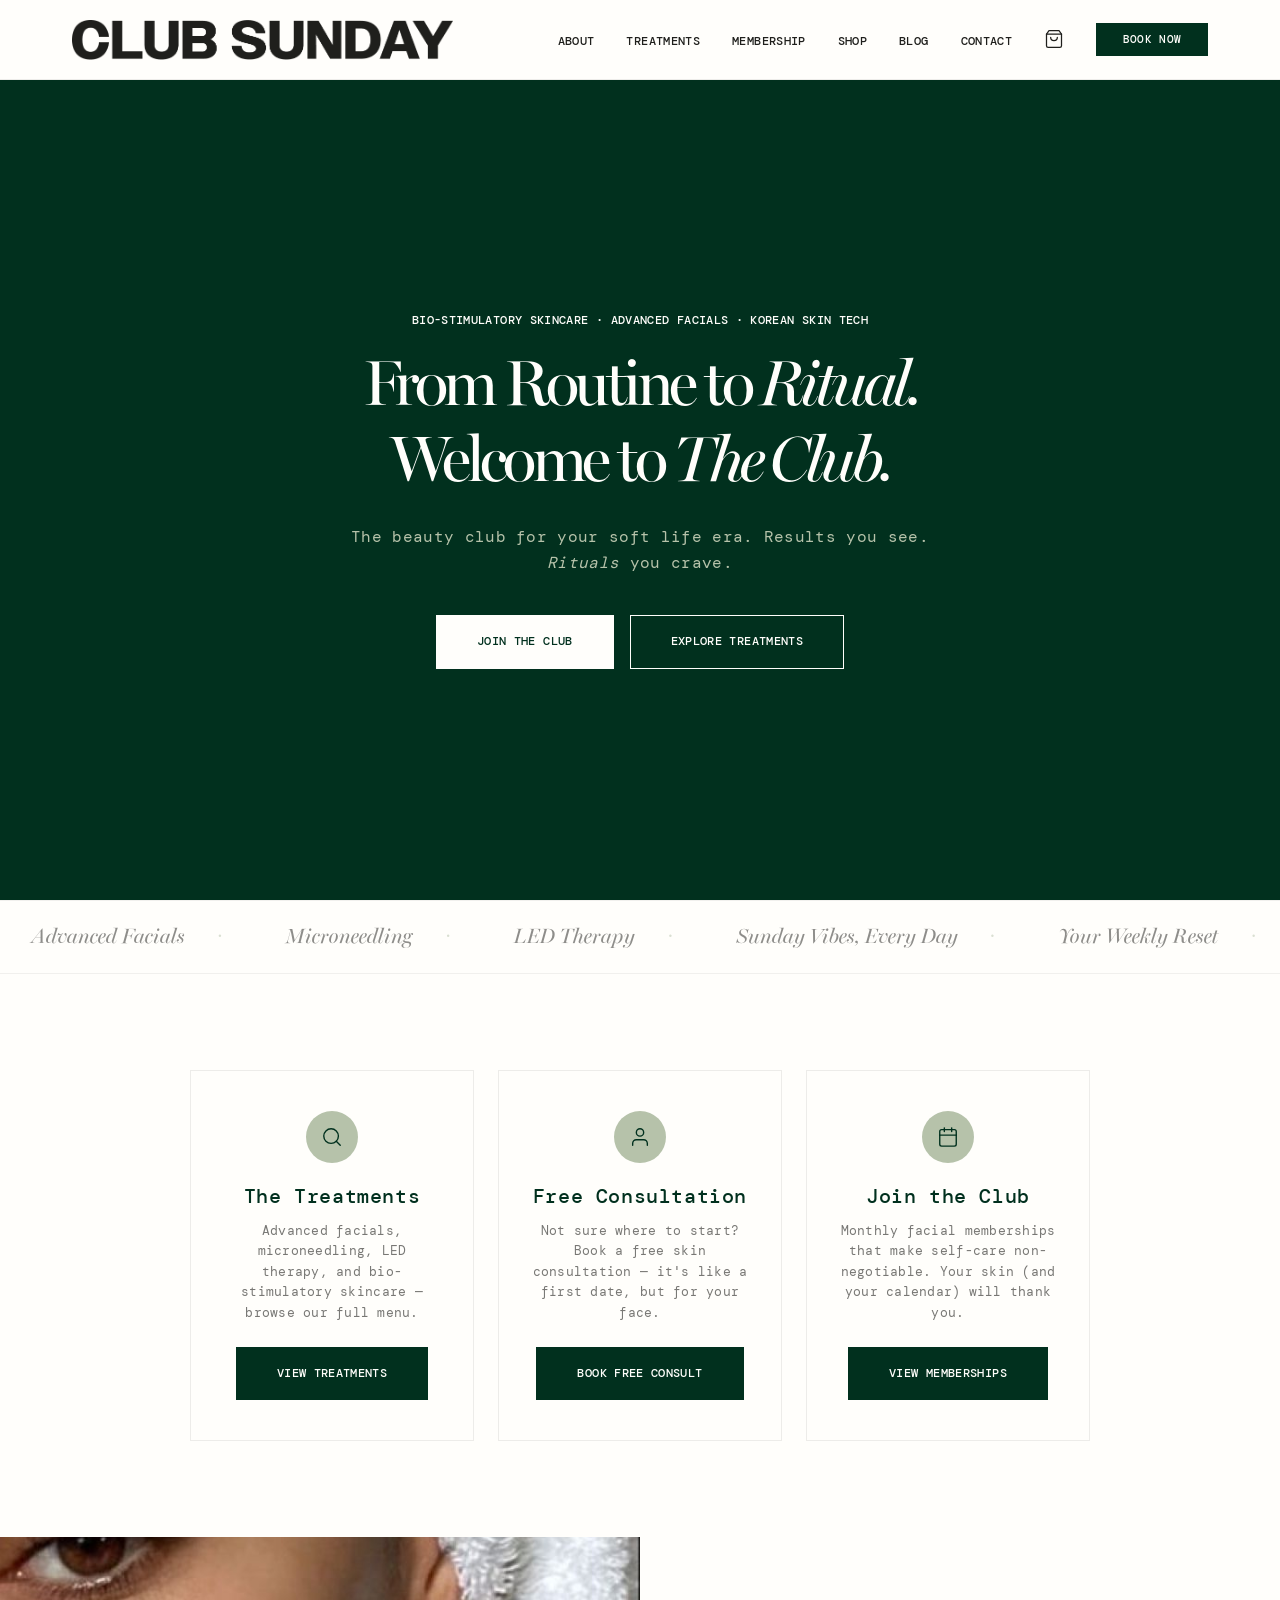
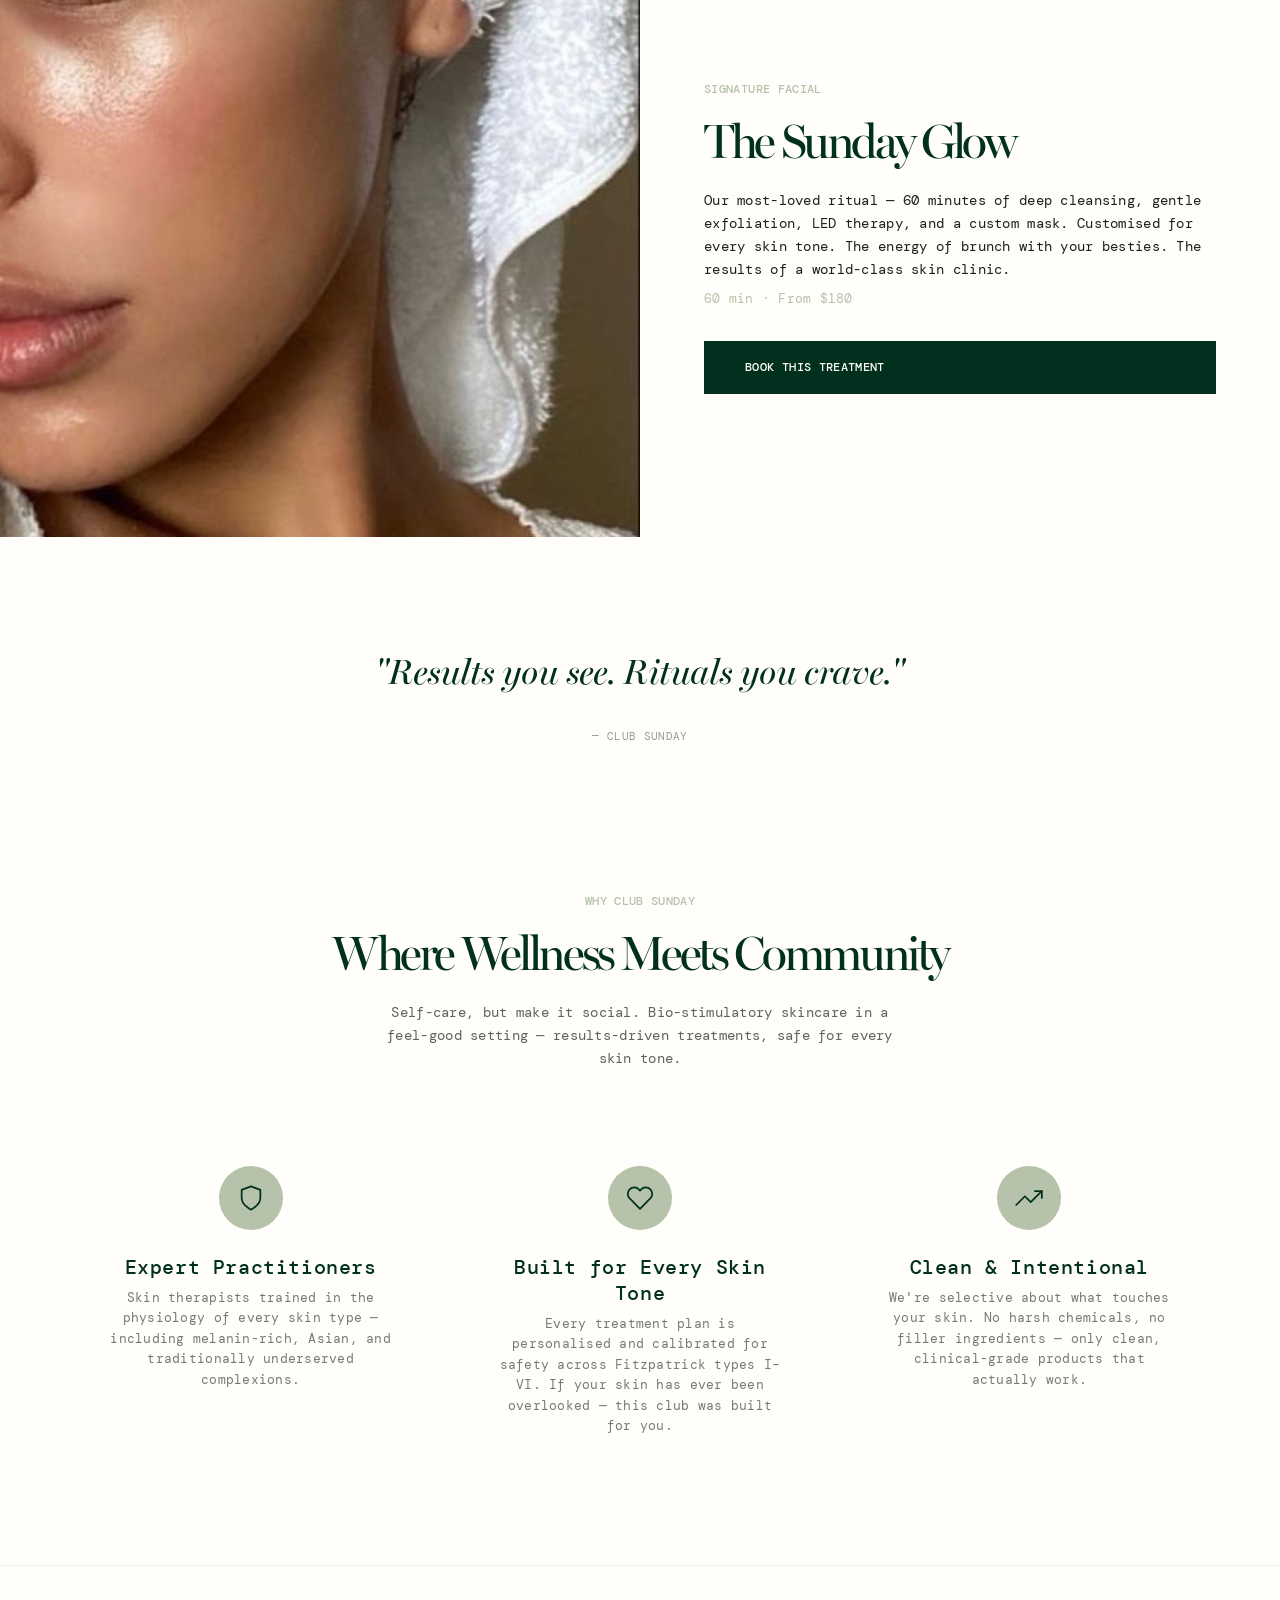
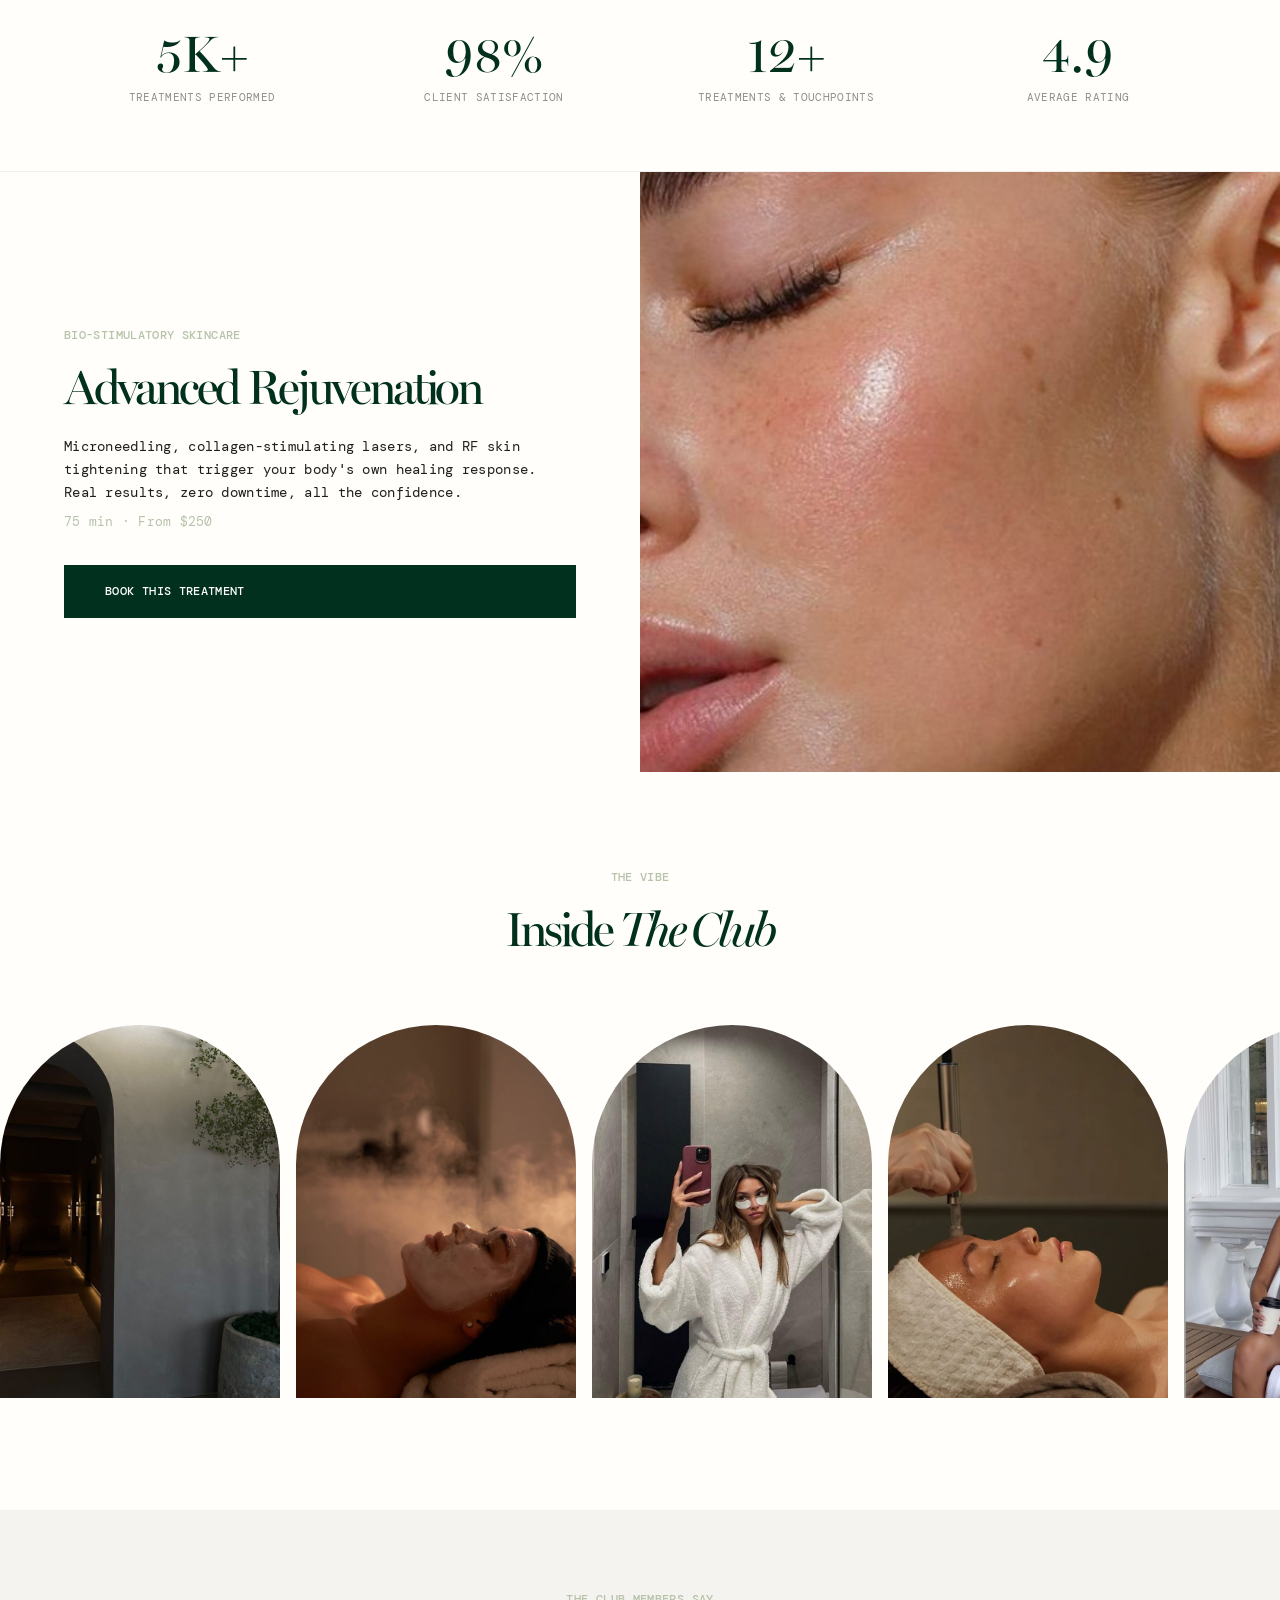
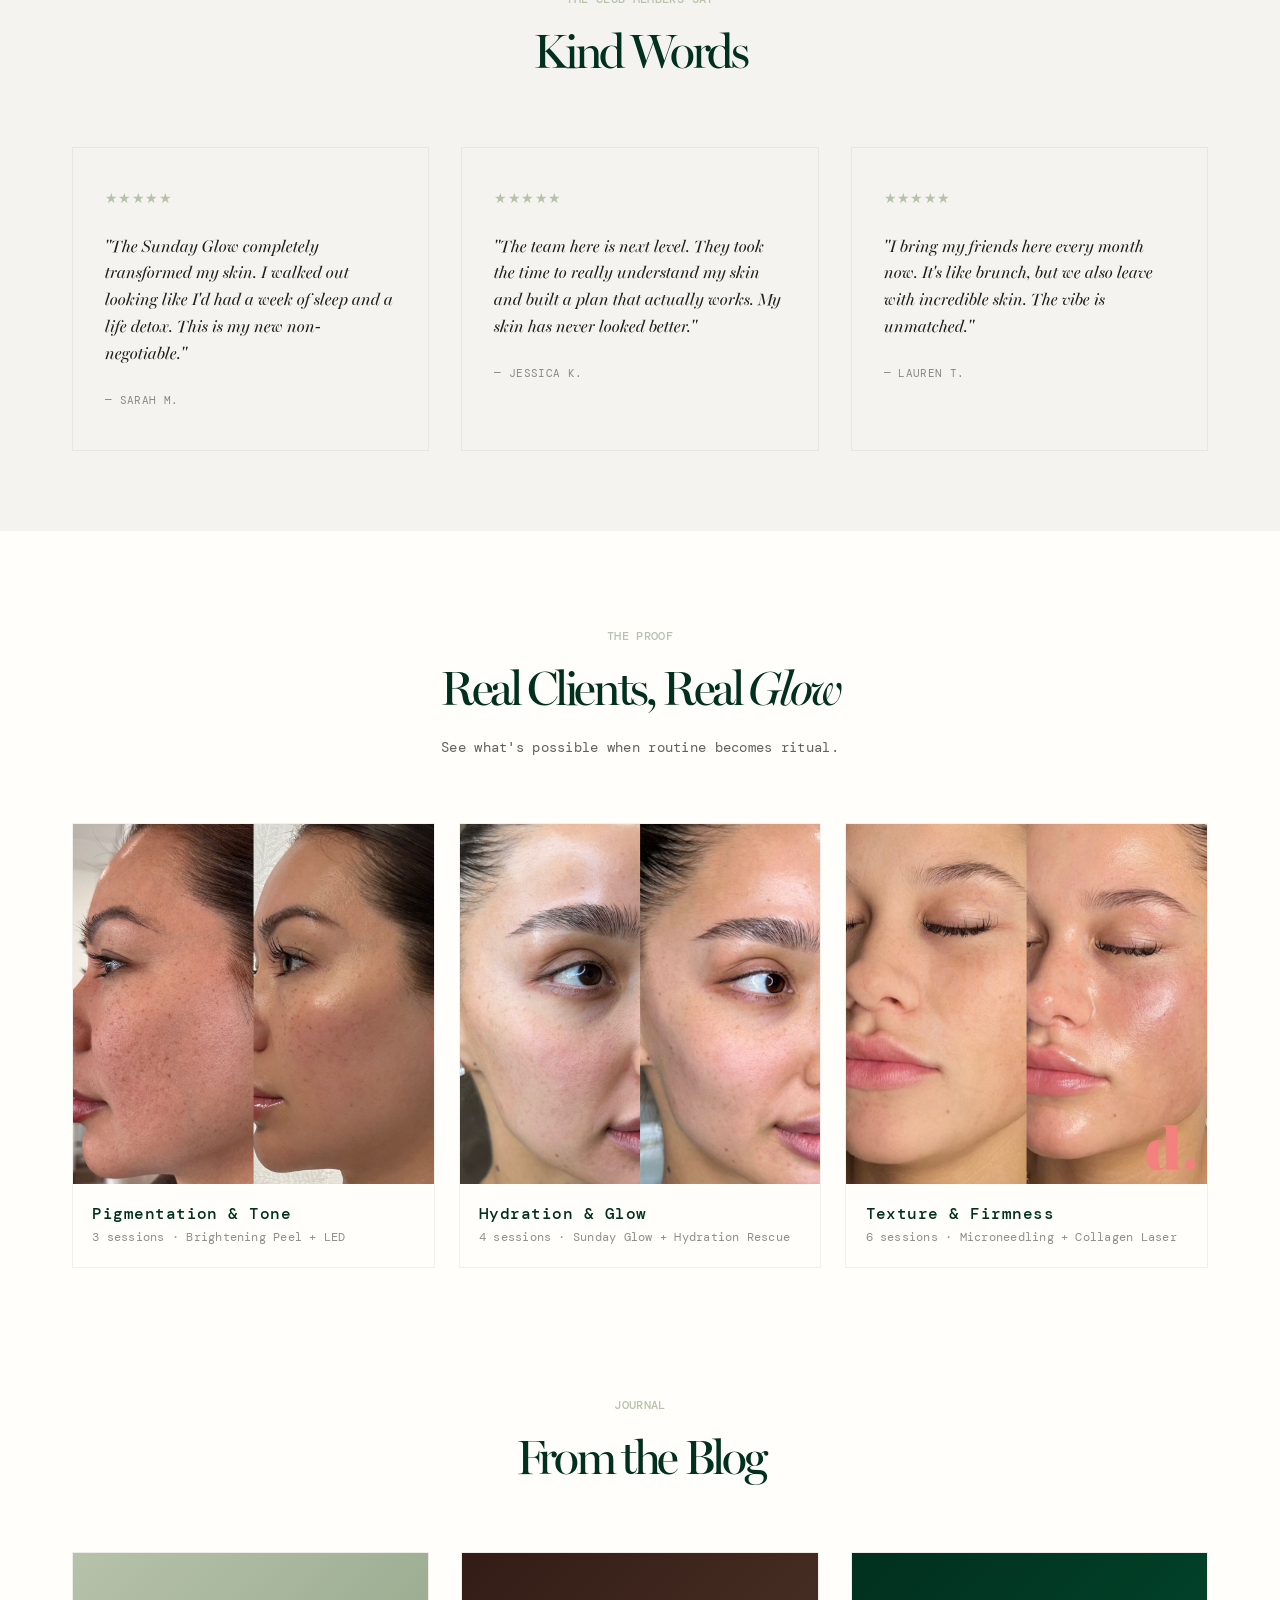
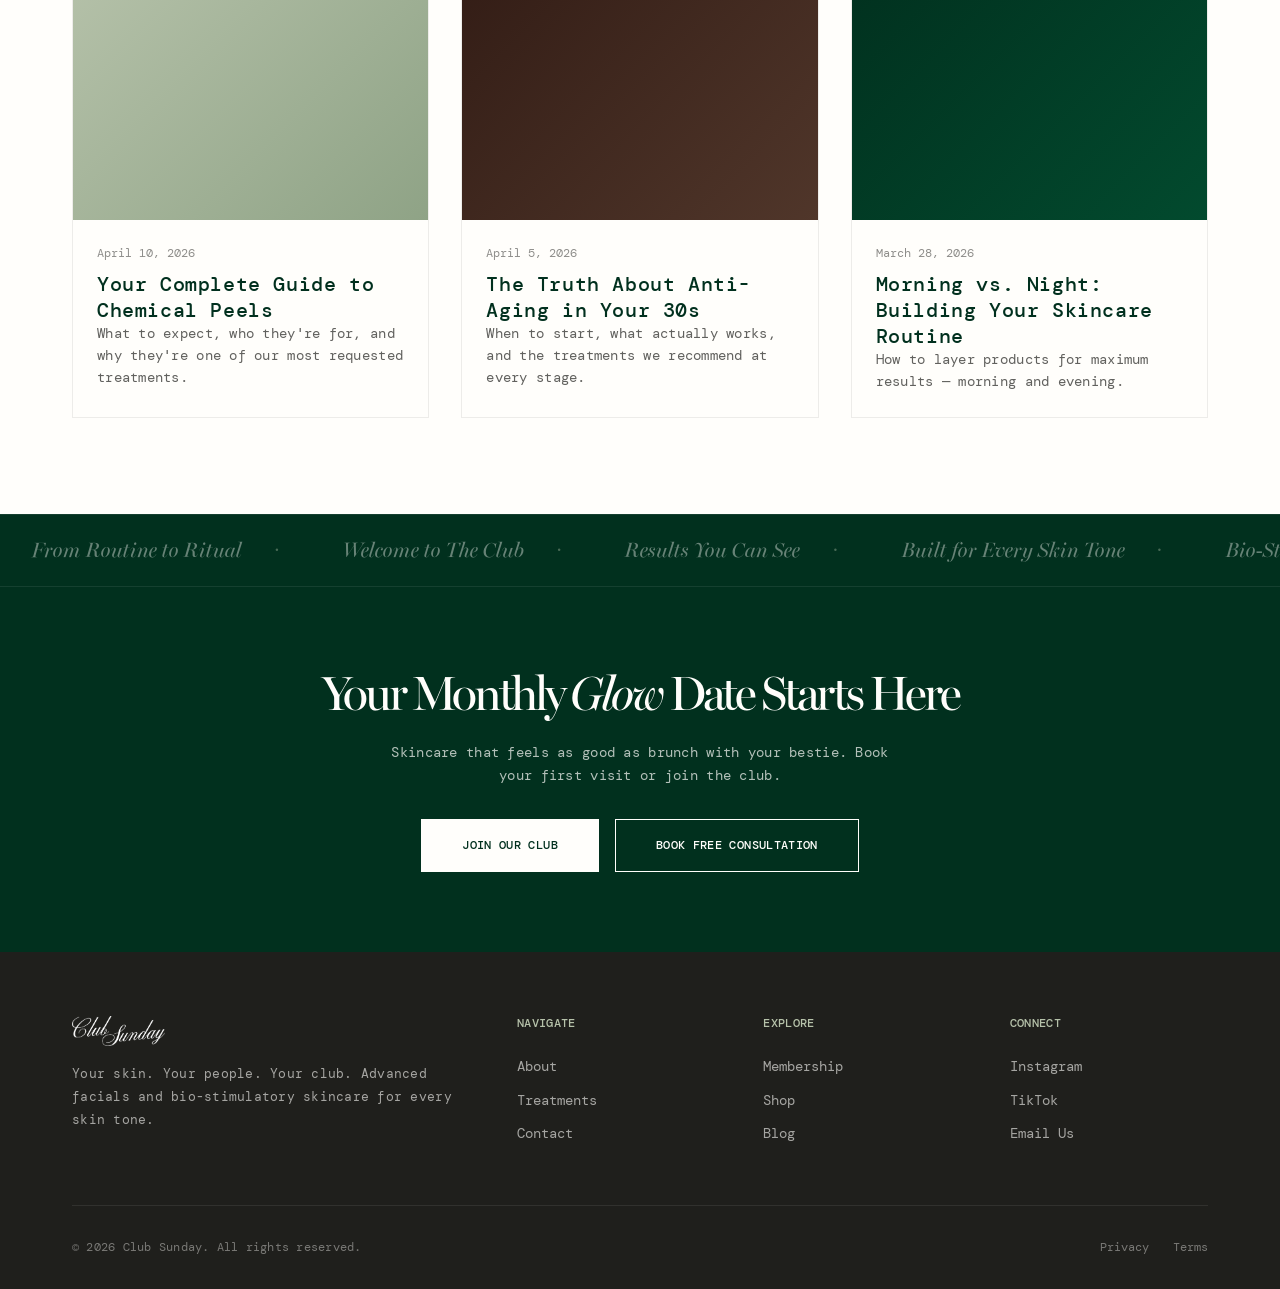
==== commit 6daef236: "Fix result card image sizing" ====
--- a/index.html
+++ b/index.html
@@ -271,9 +271,9 @@
       </div>
       <div class="results-grid fade-in">
         <div class="result-card">
-          <div class="result-images" style="grid-template-columns:1fr;">
-            <div style="position:relative;">
-              <img src="Assets/Images/results-pigmentation.jpg" alt="Before and after — pigmentation and skin tone improvement" style="width:100%; height:100%; object-fit:cover; display:block; border-radius:8px;">
+          <div class="result-images">
+            <div>
+              <img src="Assets/Images/results-pigmentation.jpg" alt="Before and after — pigmentation and skin tone improvement">
             </div>
           </div>
           <div class="result-info">
@@ -282,9 +282,9 @@
           </div>
         </div>
         <div class="result-card">
-          <div class="result-images" style="grid-template-columns:1fr;">
-            <div style="position:relative;">
-              <img src="Assets/Images/results-hydration.jpg" alt="Before and after — hydration and glow improvement" style="width:100%; height:100%; object-fit:cover; display:block; border-radius:8px;">
+          <div class="result-images">
+            <div>
+              <img src="Assets/Images/results-hydration.jpg" alt="Before and after — hydration and glow improvement">
             </div>
           </div>
           <div class="result-info">
@@ -293,9 +293,9 @@
           </div>
         </div>
         <div class="result-card">
-          <div class="result-images" style="grid-template-columns:1fr;">
-            <div style="position:relative;">
-              <img src="Assets/Images/results-texture.jpg" alt="Before and after — skin texture and firmness improvement" style="width:100%; height:100%; object-fit:cover; display:block; border-radius:8px;">
+          <div class="result-images">
+            <div>
+              <img src="Assets/Images/results-texture.jpg" alt="Before and after — skin texture and firmness improvement">
             </div>
           </div>
           <div class="result-info">
--- a/css/styles.css
+++ b/css/styles.css
@@ -1147,14 +1147,22 @@
 }
 
 .result-images {
-  display: grid;
-  grid-template-columns: 1fr 1fr;
-  aspect-ratio: 2 / 1;
+  aspect-ratio: 1 / 1;
+  overflow: hidden;
 }
 
 .result-images > div {
   overflow: hidden;
   position: relative;
+  width: 100%;
+  height: 100%;
+}
+
+.result-images img {
+  width: 100%;
+  height: 100%;
+  object-fit: cover;
+  display: block;
 }
 
 .result-images .before-label,
